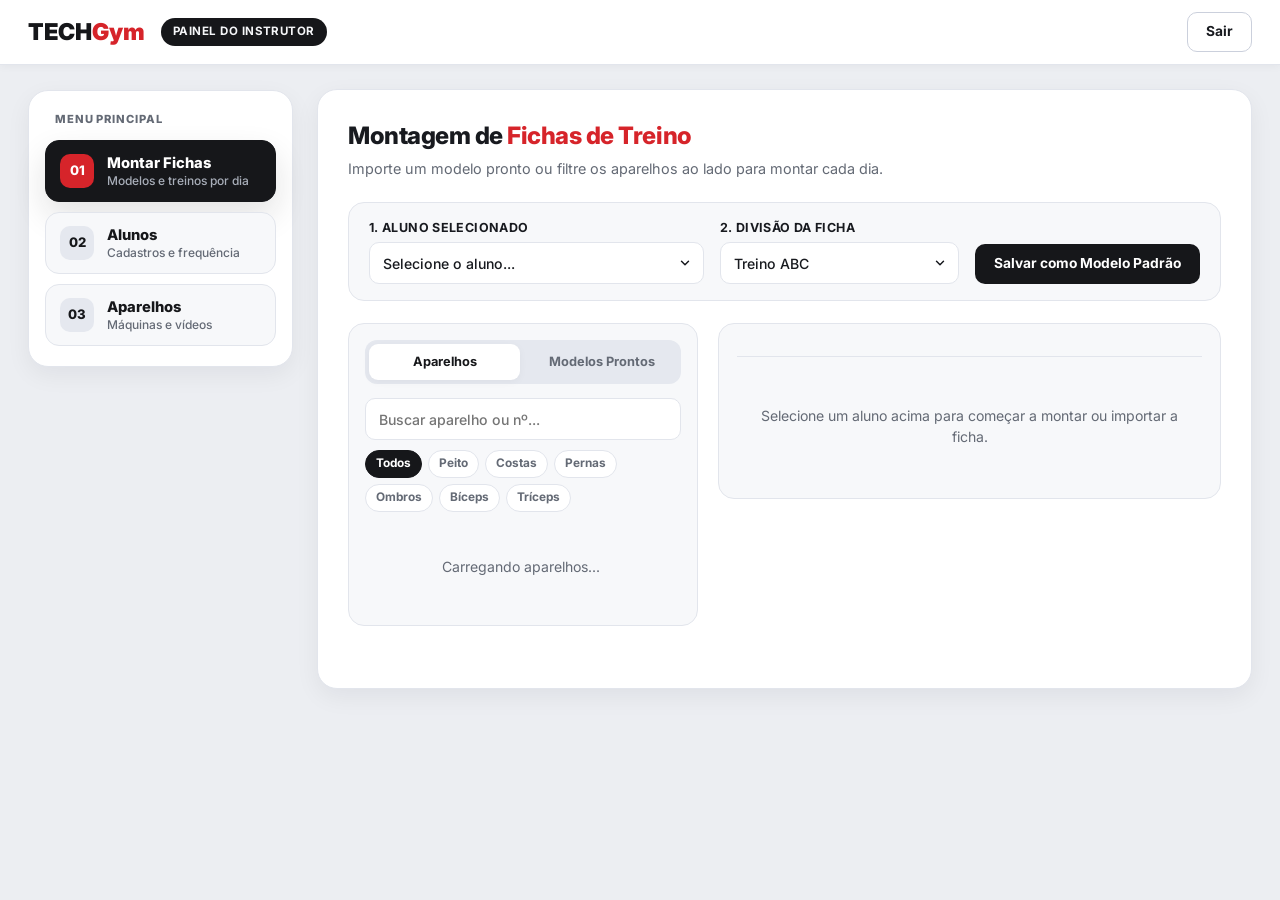
==== admin.html @ a5a6a771 "feat(admin): build V2 visual workout builder with templates, muscle filters and inline editing" ====
<!DOCTYPE html>
<html lang="pt-BR">
<head>
  <meta charset="UTF-8">
  <meta name="viewport" content="width=device-width, initial-scale=1.0">
  <title>Techgym Academia — Painel Administrativo</title>
  <link rel="stylesheet" href="./css/global.css">
  <link rel="stylesheet" href="./css/admin.css">
</head>
<body>
  <header class="topbar">
    <div class="topbar-inner">
      <div class="brand-box">
        <img src="./assets/logo-techgym.png" alt="Techgym Academia" class="brand-logo"
             onerror="this.style.display='none'; document.getElementById('logo-fallback').style.display='block';">
        <span id="logo-fallback" class="logo-text-fallback" style="display:none;">TECH<span>Gym</span></span>
        <span class="env-badge">Painel do Instrutor</span>
      </div>

      <div class="topbar-actions">
        <button type="button" id="logout-btn" class="btn-outline">Sair</button>
      </div>
    </div>
  </header>

  <div class="dashboard-shell">
    <!-- Barra Lateral Arredondada com 3 Opções -->
    <aside class="nav-card">
      <span class="nav-section-title">MENU PRINCIPAL</span>

      <nav class="nav-buttons" aria-label="Navegação do Painel">
        <button type="button" class="side-btn active" data-tab="tab-fichas">
          <div class="side-btn-icon">01</div>
          <div class="side-btn-text">
            <strong>Montar Fichas</strong>
            <small>Modelos e treinos por dia</small>
          </div>
        </button>

        <button type="button" class="side-btn" data-tab="tab-alunos">
          <div class="side-btn-icon">02</div>
          <div class="side-btn-text">
            <strong>Alunos</strong>
            <small>Cadastros e frequência</small>
          </div>
        </button>

        <button type="button" class="side-btn" data-tab="tab-aparelhos">
          <div class="side-btn-icon">03</div>
          <div class="side-btn-text">
            <strong>Aparelhos</strong>
            <small>Máquinas e vídeos</small>
          </div>
        </button>
      </nav>
    </aside>

    <!-- Área Principal -->
    <main class="content-card">
      <!-- ================================================================
           ABA 01: CONSTRUTOR DE FICHAS V2 (MODELOS + CATÁLOGO + EDIÇÃO INLINE)
           ================================================================ -->
      <section id="tab-fichas" class="tab-panel active">
        <div class="content-header">
          <div>
            <h2>Montagem de <span class="text-red">Fichas de Treino</span></h2>
            <p>Importe um modelo pronto ou filtre os aparelhos ao lado para montar cada dia.</p>
          </div>
        </div>

        <!-- Barra Superior de Contexto -->
        <div class="plan-context-bar">
          <div class="form-group">
            <label for="plan-student">1. Aluno Selecionado</label>
            <select id="plan-student">
              <option value="">Selecione o aluno...</option>
            </select>
          </div>

          <div class="form-group">
            <label for="plan-split-type">2. Divisão da Ficha</label>
            <select id="plan-split-type">
              <option value="Full body">Treino Full body</option>
              <option value="AB">Treino AB</option>
              <option value="ABC" selected>Treino ABC</option>
              <option value="ABCD">Treino ABCD</option>
              <option value="ABCDE">Treino ABCDE</option>
            </select>
          </div>

          <button type="button" id="save-as-template-btn" class="btn-dark">
            Salvar como Modelo Padrão
          </button>
        </div>

        <!-- Grid 2 Colunas: Esquerda (Biblioteca) | Direita (Dias Editáveis) -->
        <div class="workout-builder-v2">
          <!-- Coluna Esquerda -->
          <div class="library-box">
            <div class="library-switcher">
              <button type="button" class="lib-tab-btn active" data-lib="lib-catalog">Aparelhos</button>
              <button type="button" class="lib-tab-btn" data-lib="lib-templates">Modelos Prontos</button>
            </div>

            <!-- Painel Catálogo de Aparelhos -->
            <div id="lib-catalog" class="lib-panel">
              <input type="search" id="catalog-search" placeholder="Buscar aparelho ou nº...">

              <div class="muscle-pills" id="muscle-filter-pills">
                <button type="button" class="muscle-pill active" data-muscle="ALL">Todos</button>
                <button type="button" class="muscle-pill" data-muscle="Peito">Peito</button>
                <button type="button" class="muscle-pill" data-muscle="Costas">Costas</button>
                <button type="button" class="muscle-pill" data-muscle="Pernas">Pernas</button>
                <button type="button" class="muscle-pill" data-muscle="Ombros">Ombros</button>
                <button type="button" class="muscle-pill" data-muscle="Bíceps">Bíceps</button>
                <button type="button" class="muscle-pill" data-muscle="Tríceps">Tríceps</button>
              </div>

              <div id="catalog-items-list" class="library-scroll-list">
                <div class="empty-state">Carregando aparelhos...</div>
              </div>
            </div>

            <!-- Painel Modelos Prontos -->
            <div id="lib-templates" class="lib-panel" style="display: none;">
              <div id="templates-list" class="library-scroll-list">
                <div class="empty-state">Carregando modelos...</div>
              </div>
            </div>
          </div>

          <!-- Coluna Direita: Abas A/B/C/D/E + Linhas Editáveis -->
          <div class="days-workspace">
            <div class="day-tabs-bar" id="day-tabs-container">
              <!-- Abas Treino A, B, C geradas pelo JS -->
            </div>

            <div id="day-exercises-editor" class="plan-rows-list">
              <div class="empty-state">Selecione um aluno acima para começar a montar ou importar a ficha.</div>
            </div>
          </div>
        </div>
      </section>

      <!-- ================================================================
           ABA 02: ALUNOS
           ================================================================ -->
      <section id="tab-alunos" class="tab-panel">
        <div class="content-header">
          <div>
            <h2>Gestão de <span class="text-red">Alunos</span></h2>
            <p>Cadastre novos alunos definindo um usuário simples e o CPF como senha.</p>
          </div>
        </div>

        <form id="student-form" class="inline-builder">
          <div class="builder-grid-3">
            <div class="form-group">
              <label for="student-name">Nome Completo</label>
              <input type="text" id="student-name" placeholder="Ex: João Silva" required>
            </div>
            <div class="form-group">
              <label for="student-username">Usuário de Acesso</label>
              <input type="text" id="student-username" placeholder="Ex: joao.silva" autocapitalize="none" required>
            </div>
            <div class="form-group">
              <label for="student-cpf">CPF (Será a senha)</label>
              <input type="text" id="student-cpf" inputmode="numeric" placeholder="000.000.000-00" required>
            </div>
          </div>
          <div class="builder-footer">
            <button type="submit" class="btn-primary">Cadastrar Aluno</button>
          </div>
        </form>

        <div class="divider"></div>

        <div class="table-section-header">
          <h3>Alunos Ativos</h3>
        </div>

        <div class="table-wrapper">
          <table>
            <thead>
              <tr>
                <th>Nome</th>
                <th>Usuário</th>
                <th>Último Check-in</th>
                <th>Ações</th>
              </tr>
            </thead>
            <tbody id="students-list">
              <tr><td colspan="4" class="empty-state">Carregando lista de alunos...</td></tr>
            </tbody>
          </table>
        </div>
      </section>

      <!-- ================================================================
           ABA 03: APARELHOS & EXERCÍCIOS
           ================================================================ -->
      <section id="tab-aparelhos" class="tab-panel">
        <div class="content-header">
          <div>
            <h2>Aparelhos &amp; <span class="text-red">Exercícios</span></h2>
            <p>Cadastre o número das máquinas da Techgym e os links de execução do YouTube.</p>
          </div>
        </div>

        <form id="exercise-form" class="inline-builder">
          <div class="builder-grid-4">
            <div class="form-group">
              <label for="exercise-machine">Nº do Aparelho</label>
              <input type="text" id="exercise-machine" placeholder="Ex: 01 ou LIVRE" required>
            </div>
            <div class="form-group">
              <label for="exercise-muscle">Grupo Muscular</label>
              <select id="exercise-muscle" required>
                <option value="Peito">Peito</option>
                <option value="Costas">Costas</option>
                <option value="Pernas">Pernas</option>
                <option value="Ombros">Ombros</option>
                <option value="Bíceps">Bíceps</option>
                <option value="Tríceps">Tríceps</option>
                <option value="Abdômen / Cardio">Abdômen / Cardio</option>
              </select>
            </div>
            <div class="form-group">
              <label for="exercise-name">Nome do Exercício</label>
              <input type="text" id="exercise-name" placeholder="Ex: Supino Reto Máquina" required>
            </div>
            <div class="form-group">
              <label for="exercise-video">Link do YouTube</label>
              <input type="url" id="exercise-video" placeholder="https://www.youtube.com/watch?v=...">
            </div>
          </div>
          <div class="builder-footer">
            <button type="submit" class="btn-primary">Salvar Aparelho / Exercício</button>
          </div>
        </form>

        <div class="divider"></div>

        <div class="table-section-header">
          <h3>Catálogo da Academia</h3>
        </div>

        <div class="table-wrapper">
          <table>
            <thead>
              <tr>
                <th>Máq.</th>
                <th>Exercício</th>
                <th>Grupo</th>
                <th>Vídeo</th>
                <th>Ação</th>
              </tr>
            </thead>
            <tbody id="exercises-list">
              <tr><td colspan="5" class="empty-state">Carregando catálogo...</td></tr>
            </tbody>
          </table>
        </div>
      </section>
    </main>
  </div>

  <script>
    // Navegação das 3 abas laterais
    document.querySelectorAll('.side-btn').forEach(btn => {
      btn.addEventListener('click', () => {
        document.querySelectorAll('.side-btn').forEach(b => b.classList.remove('active'));
        document.querySelectorAll('.tab-panel').forEach(p => p.classList.remove('active'));
        btn.classList.add('active');
        document.getElementById(btn.dataset.tab)?.classList.add('active');
      });
    });

    // Alternância interna da biblioteca (Aparelhos vs Modelos Prontos)
    document.querySelectorAll('.lib-tab-btn').forEach(btn => {
      btn.addEventListener('click', () => {
        document.querySelectorAll('.lib-tab-btn').forEach(b => b.classList.remove('active'));
        document.querySelectorAll('.lib-panel').forEach(p => p.style.display = 'none');
        btn.classList.add('active');
        const target = document.getElementById(btn.dataset.lib);
        if (target) target.style.display = 'block';
      });
    });

    // Logout imediato
    document.getElementById('logout-btn')?.addEventListener('click', () => {
      localStorage.clear();
      sessionStorage.clear();
      window.location.href = './index.html';
    });
  </script>
  <script type="module" src="./js/admin.js"></script>
</body>
</html>
---- css/global.css ----
/* ==========================================================================
   TECHGYM DESIGN SYSTEM — MATTE DARK / OFF-WHITE / CRIMSON RED
   ========================================================================== */

@import url('https://fonts.googleapis.com/css2?family=Inter:wght@400;500;600;700;800;900&display=swap');

:root {
  --bg-canvas: #ECEEF2;
  --surface-card: #FFFFFF;
  --surface-matte: #F7F8FA;
  --black-matte: #16171A;
  --black-elevated: #22252A;
  --red-techgym: #D6242A;
  --red-techgym-hover: #B81D22;
  --red-tint: rgba(214, 36, 42, 0.10);
  --green-ok: #198754;
  --border-light: #E2E5EC;
  --border-strong: #CBD0DC;
  --text-primary: #181A1F;
  --text-secondary: #646A75;

  --shadow-sm: 0 2px 8px rgba(22, 23, 26, 0.04);
  --shadow-md: 0 8px 24px rgba(22, 23, 26, 0.06);
  --shadow-lg: 0 14px 32px rgba(22, 23, 26, 0.12);
}

*, *::before, *::after {
  box-sizing: border-box;
  margin: 0;
  padding: 0;
}

html, body {
  width: 100%;
  max-width: 100vw;
  overflow-x: hidden;
  font-family: 'Inter', -apple-system, BlinkMacSystemFont, 'Segoe UI', Roboto, sans-serif;
  background-color: var(--bg-canvas);
  color: var(--text-primary);
  line-height: 1.5;
  -webkit-font-smoothing: antialiased;
}

h1, h2, h3, h4 {
  font-family: inherit;
  font-weight: 800;
  letter-spacing: -0.02em;
  color: var(--text-primary);
}

.text-red {
  color: var(--red-techgym);
}

/* ==========================================================================
   BOTÕES PADRONIZADOS
   ========================================================================== */
button, .btn {
  appearance: none;
  -webkit-appearance: none;
  display: inline-flex;
  align-items: center;
  justify-content: center;
  gap: 8px;
  min-height: 40px;
  padding: 9px 18px;
  font-family: inherit;
  font-size: 0.86rem;
  font-weight: 700;
  line-height: 1;
  border-radius: 10px;
  border: 1.5px solid transparent;
  cursor: pointer;
  text-decoration: none;
  transition: all 0.18s ease;
}

button:active:not(:disabled) {
  transform: scale(0.98);
}

button:disabled {
  opacity: 0.55;
  cursor: not-allowed;
}

.btn-primary {
  background-color: var(--red-techgym);
  color: #FFFFFF;
  box-shadow: 0 3px 10px rgba(214, 36, 42, 0.22);
}

.btn-primary:hover:not(:disabled) {
  background-color: var(--red-techgym-hover);
  box-shadow: 0 5px 14px rgba(214, 36, 42, 0.30);
}

.btn-dark {
  background-color: var(--black-matte);
  color: #FFFFFF;
}

.btn-dark:hover:not(:disabled) {
  background-color: var(--black-elevated);
}

.btn-outline {
  background-color: #FFFFFF;
  color: var(--text-primary);
  border-color: var(--border-strong);
}

.btn-outline:hover:not(:disabled) {
  border-color: var(--black-matte);
  background-color: var(--surface-matte);
}

.btn-sm {
  min-height: 32px;
  padding: 6px 12px;
  font-size: 0.78rem;
  border-radius: 8px;
}

.btn-danger {
  background-color: #FFFFFF;
  color: var(--red-techgym);
  border-color: rgba(214, 36, 42, 0.32);
}

.btn-danger:hover:not(:disabled) {
  background-color: var(--red-techgym);
  color: #FFFFFF;
  border-color: var(--red-techgym);
}

/* ==========================================================================
   INPUTS E SELECTS
   ========================================================================== */
label {
  display: block;
  font-size: 0.78rem;
  font-weight: 700;
  color: var(--text-primary);
  margin-bottom: 5px;
  text-transform: uppercase;
  letter-spacing: 0.03em;
}

input[type="text"],
input[type="email"],
input[type="password"],
input[type="number"],
input[type="url"],
input[type="search"],
select {
  appearance: none;
  -webkit-appearance: none;
  width: 100%;
  height: 42px;
  padding: 0 13px;
  font-family: inherit;
  font-size: 0.88rem;
  font-weight: 500;
  color: var(--text-primary);
  background-color: #FFFFFF;
  border: 1.5px solid var(--border-light);
  border-radius: 10px;
  outline: none;
  transition: border-color 0.18s ease, box-shadow 0.18s ease;
}

select {
  padding-right: 34px;
  background-image: url("data:image/svg+xml,%3Csvg xmlns='http://www.w3.org/2000/svg' width='15' height='15' viewBox='0 0 24 24' fill='none' stroke='%23181A1F' stroke-width='2.5' stroke-linecap='round' stroke-linejoin='round'%3E%3Cpolyline points='6 9 12 15 18 9'%3E%3C/polyline%3E%3C/svg%3E");
  background-repeat: no-repeat;
  background-position: right 11px center;
  background-size: 14px;
}

input:focus, select:focus {
  border-color: var(--red-techgym);
  box-shadow: 0 0 0 3px var(--red-tint);
}

/* Badges */
.badge {
  display: inline-flex;
  align-items: center;
  padding: 4px 10px;
  font-size: 0.74rem;
  font-weight: 700;
  border-radius: 999px;
  background-color: #ECEEF2;
  color: var(--text-primary);
  white-space: nowrap;
}

.badge-red {
  background-color: var(--red-tint);
  color: var(--red-techgym);
}

.badge-dark {
  background-color: var(--black-matte);
  color: #FFFFFF;
}
---- css/admin.css ----
/* ==========================================================================
   TECHGYM ADMIN — LAYOUT LATERAL ARREDONDADO & CONSTRUTOR DE FICHAS V2
   ========================================================================== */

.topbar {
  background-color: var(--surface-card);
  border-bottom: 1.5px solid var(--border-light);
  padding: 12px 28px;
  position: sticky;
  top: 0;
  z-index: 50;
  box-shadow: var(--shadow-sm);
}

.topbar-inner {
  max-width: 1440px;
  margin: 0 auto;
  display: flex;
  align-items: center;
  justify-content: space-between;
}

.brand-box {
  display: flex;
  align-items: center;
  gap: 16px;
}

.brand-logo {
  height: 42px;
  width: auto;
  object-fit: contain;
  display: block;
}

.logo-text-fallback {
  font-size: 1.45rem;
  font-weight: 900;
  color: var(--black-matte);
}

.logo-text-fallback span {
  color: var(--red-techgym);
}

.env-badge {
  background-color: var(--black-matte);
  color: #F5F6F8;
  font-size: 0.72rem;
  font-weight: 700;
  padding: 5px 12px;
  border-radius: 999px;
  letter-spacing: 0.04em;
  text-transform: uppercase;
}

/* Shell Principal: Card Lateral Esquerdo + Card Principal */
.dashboard-shell {
  max-width: 1440px;
  margin: 24px auto;
  padding: 0 28px 48px;
  display: grid;
  grid-template-columns: 265px 1fr;
  gap: 24px;
  align-items: start;
}

.nav-card {
  background-color: var(--surface-card);
  border: 1px solid var(--border-light);
  border-radius: 20px;
  padding: 20px 16px;
  box-shadow: var(--shadow-md);
  position: sticky;
  top: 90px;
}

.nav-section-title {
  display: block;
  font-size: 0.7rem;
  font-weight: 800;
  color: var(--text-secondary);
  letter-spacing: 0.08em;
  padding: 0 10px 12px;
}

.nav-buttons {
  display: flex;
  flex-direction: column;
  gap: 10px;
}

.side-btn {
  width: 100%;
  display: flex;
  align-items: center;
  justify-content: flex-start;
  gap: 13px;
  padding: 13px 14px;
  background-color: var(--surface-matte);
  border: 1.5px solid var(--border-light);
  border-radius: 14px;
  text-align: left;
  transition: all 0.2s ease;
}

.side-btn:hover {
  border-color: var(--black-matte);
  background-color: #FFFFFF;
}

.side-btn-icon {
  width: 34px;
  height: 34px;
  border-radius: 10px;
  background-color: #E5E8EF;
  color: var(--black-matte);
  font-size: 0.82rem;
  font-weight: 800;
  display: flex;
  align-items: center;
  justify-content: center;
  flex-shrink: 0;
}

.side-btn-text {
  display: flex;
  flex-direction: column;
}

.side-btn-text strong {
  font-size: 0.92rem;
  font-weight: 800;
  color: var(--black-matte);
  line-height: 1.2;
}

.side-btn-text small {
  font-size: 0.75rem;
  font-weight: 500;
  color: var(--text-secondary);
  margin-top: 2px;
}

.side-btn.active {
  background-color: var(--black-matte);
  border-color: var(--black-matte);
  box-shadow: var(--shadow-lg);
}

.side-btn.active .side-btn-icon {
  background-color: var(--red-techgym);
  color: #FFFFFF;
}

.side-btn.active .side-btn-text strong {
  color: #FFFFFF;
}

.side-btn.active .side-btn-text small {
  color: #A8AEB9;
}

/* Card de Conteúdo Principal */
.content-card {
  background-color: var(--surface-card);
  border: 1px solid var(--border-light);
  border-radius: 20px;
  padding: 28px 30px;
  min-height: 600px;
  box-shadow: var(--shadow-md);
}

.tab-panel {
  display: none;
  animation: fadeSlide 0.2s ease;
}

.tab-panel.active {
  display: block;
}

@keyframes fadeSlide {
  from { opacity: 0; transform: translateY(5px); }
  to { opacity: 1; transform: translateY(0); }
}

.content-header {
  display: flex;
  align-items: flex-start;
  justify-content: space-between;
  gap: 16px;
  margin-bottom: 22px;
  flex-wrap: wrap;
}

.content-header h2 {
  font-size: 1.5rem;
  margin-bottom: 4px;
}

.content-header p {
  font-size: 0.9rem;
  color: var(--text-secondary);
}

/* ==========================================================================
   V2 CONSTRUTOR DE FICHAS (BARRA SUPERIOR + 2 COLUNAS)
   ========================================================================== */
.plan-context-bar {
  background-color: var(--surface-matte);
  border: 1.5px solid var(--border-light);
  border-radius: 16px;
  padding: 16px 20px;
  display: grid;
  grid-template-columns: 1.4fr 1fr auto;
  gap: 16px;
  align-items: end;
  margin-bottom: 22px;
}

.workout-builder-v2 {
  display: grid;
  grid-template-columns: 350px 1fr;
  gap: 20px;
  align-items: start;
}

/* Coluna Esquerda: Biblioteca (Modelos + Catálogo) */
.library-box {
  background-color: var(--surface-matte);
  border: 1.5px solid var(--border-light);
  border-radius: 16px;
  padding: 16px;
}

.library-switcher {
  display: grid;
  grid-template-columns: 1fr 1fr;
  gap: 6px;
  background-color: #E5E8EF;
  padding: 4px;
  border-radius: 12px;
  margin-bottom: 14px;
}

.lib-tab-btn {
  min-height: 36px;
  padding: 6px 10px;
  font-size: 0.8rem;
  border-radius: 9px;
  background-color: transparent;
  color: var(--text-secondary);
}

.lib-tab-btn.active {
  background-color: #FFFFFF;
  color: var(--black-matte);
  box-shadow: var(--shadow-sm);
}

/* Pílulas de Filtro Muscular */
.muscle-pills {
  display: flex;
  flex-wrap: wrap;
  gap: 6px;
  margin: 10px 0 12px;
}

.muscle-pill {
  min-height: 28px;
  padding: 4px 10px;
  font-size: 0.74rem;
  border-radius: 999px;
  background-color: #FFFFFF;
  color: var(--text-secondary);
  border: 1px solid var(--border-light);
}

.muscle-pill.active {
  background-color: var(--black-matte);
  color: #FFFFFF;
  border-color: var(--black-matte);
}

.library-scroll-list {
  max-height: 440px;
  overflow-y: auto;
  display: flex;
  flex-direction: column;
  gap: 8px;
  padding-right: 4px;
}

/* Card de Item na Biblioteca */
.lib-item-card {
  background-color: #FFFFFF;
  border: 1px solid var(--border-light);
  border-radius: 12px;
  padding: 10px 12px;
  display: flex;
  align-items: center;
  justify-content: space-between;
  gap: 10px;
  transition: border-color 0.15s ease;
}

.lib-item-card:hover {
  border-color: var(--black-matte);
}

.lib-item-info strong {
  display: block;
  font-size: 0.85rem;
  color: var(--text-primary);
  line-height: 1.25;
}

.lib-item-info span {
  font-size: 0.74rem;
  color: var(--text-secondary);
}

.template-card {
  background-color: #FFFFFF;
  border: 1px solid var(--border-light);
  border-radius: 12px;
  padding: 12px;
}

.template-card-top {
  display: flex;
  align-items: center;
  justify-content: space-between;
  gap: 8px;
  margin-bottom: 4px;
}

.template-card strong {
  font-size: 0.88rem;
  color: var(--text-primary);
}

.template-card p {
  font-size: 0.76rem;
  color: var(--text-secondary);
  margin-bottom: 10px;
}

/* Coluna Direita: Workspace dos Dias (A, B, C, D, E) */
.days-workspace {
  background-color: var(--surface-matte);
  border: 1.5px solid var(--border-light);
  border-radius: 16px;
  padding: 18px;
}

.day-tabs-bar {
  display: flex;
  align-items: center;
  gap: 8px;
  flex-wrap: wrap;
  padding-bottom: 14px;
  border-bottom: 1.5px solid var(--border-light);
  margin-bottom: 16px;
}

.day-tab {
  min-height: 38px;
  padding: 8px 16px;
  border-radius: 999px;
  background-color: #FFFFFF;
  color: var(--text-primary);
  border: 1.5px solid var(--border-light);
  font-size: 0.84rem;
}

.day-tab.active {
  background-color: var(--red-techgym);
  color: #FFFFFF;
  border-color: var(--red-techgym);
  box-shadow: 0 3px 10px rgba(214, 36, 42, 0.25);
}

/* Linhas Editáveis Inline (Estilo Planilha Moderna) */
.plan-rows-list {
  display: flex;
  flex-direction: column;
  gap: 10px;
}

.plan-edit-row {
  background-color: #FFFFFF;
  border: 1px solid var(--border-light);
  border-radius: 12px;
  padding: 12px 14px;
  display: grid;
  grid-template-columns: 1.5fr 72px 92px 76px 1.2fr auto;
  gap: 10px;
  align-items: center;
}

.plan-edit-row .ex-name-col strong {
  display: block;
  font-size: 0.88rem;
  color: var(--text-primary);
}

.plan-edit-row input {
  height: 36px;
  padding: 0 8px;
  font-size: 0.84rem;
  text-align: center;
}

.plan-edit-row input.notes-input {
  text-align: left;
}

.inline-field-label {
  display: block;
  font-size: 0.66rem;
  font-weight: 700;
  color: var(--text-secondary);
  text-transform: uppercase;
  margin-bottom: 2px;
  text-align: center;
}

.inline-field-label.left {
  text-align: left;
}

/* ==========================================================================
   FORMULÁRIOS E TABELAS DAS ABAS 02 E 03
   ========================================================================== */
.inline-builder {
  background-color: var(--surface-matte);
  border: 1.5px solid var(--border-light);
  border-radius: 16px;
  padding: 20px;
}

.builder-grid-3 {
  display: grid;
  grid-template-columns: repeat(3, 1fr);
  gap: 14px;
}

.builder-grid-4 {
  display: grid;
  grid-template-columns: repeat(4, 1fr);
  gap: 14px;
}

.builder-footer {
  display: flex;
  justify-content: flex-end;
  margin-top: 14px;
}

.divider {
  height: 1px;
  background-color: var(--border-light);
  margin: 24px 0 18px;
}

.table-section-header {
  display: flex;
  align-items: center;
  justify-content: space-between;
  margin-bottom: 12px;
}

.table-wrapper {
  width: 100%;
  overflow-x: auto;
  border-radius: 14px;
  border: 1px solid var(--border-light);
  background-color: #FFFFFF;
}

table {
  width: 100%;
  border-collapse: collapse;
  font-size: 0.88rem;
}

thead {
  background-color: var(--black-matte);
  color: #FFFFFF;
}

th {
  padding: 13px 16px;
  font-size: 0.74rem;
  font-weight: 700;
  text-transform: uppercase;
  letter-spacing: 0.05em;
  text-align: left;
}

td {
  padding: 12px 16px;
  border-bottom: 1px solid var(--border-light);
}

tbody tr:hover {
  background-color: var(--surface-matte);
}

.empty-state {
  text-align: center;
  color: var(--text-secondary);
  padding: 32px 16px;
  font-size: 0.88rem;
}

/* Responsividade */
@media (max-width: 1180px) {
  .workout-builder-v2 {
    grid-template-columns: 1fr;
  }
  .plan-context-bar {
    grid-template-columns: 1fr 1fr;
  }
}

@media (max-width: 960px) {
  .dashboard-shell {
    grid-template-columns: 1fr;
    padding: 0 16px 36px;
  }
  .nav-card {
    position: static;
  }
  .nav-buttons {
    flex-direction: row;
    overflow-x: auto;
  }
  .side-btn {
    min-width: 210px;
  }
  .plan-edit-row {
    grid-template-columns: 1fr 1fr;
  }
  .builder-grid-3, .builder-grid-4 {
    grid-template-columns: 1fr;
  }
}
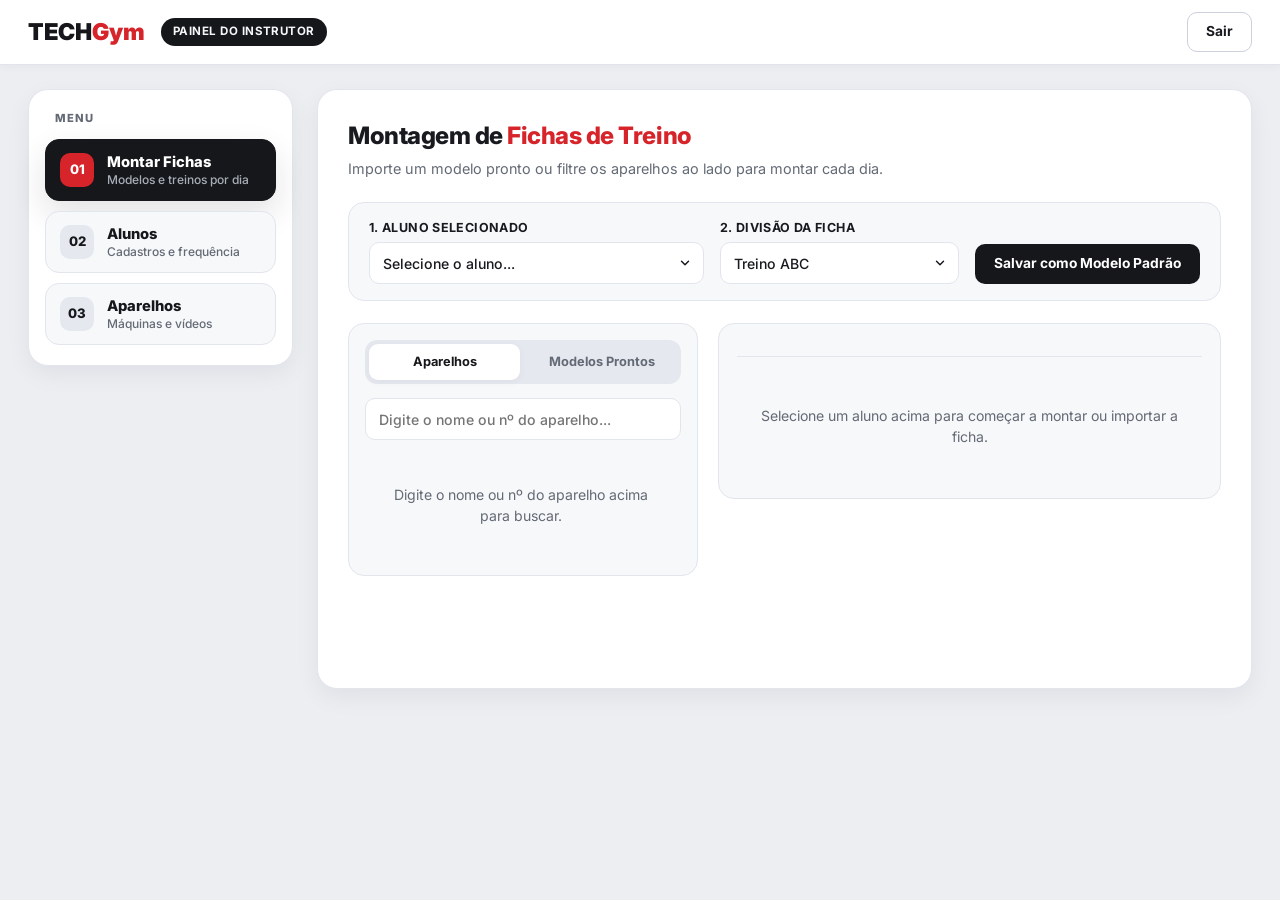
==== commit 5ae85dc8: "feat(admin): switch exercise catalog to on-demand search with quick creation" ====
--- a/admin.html
+++ b/admin.html
@@ -26,7 +26,7 @@
   <div class="dashboard-shell">
     <!-- Barra Lateral Arredondada com 3 Opções -->
     <aside class="nav-card">
-      <span class="nav-section-title">MENU PRINCIPAL</span>
+      <span class="nav-section-title">MENU</span>
 
       <nav class="nav-buttons" aria-label="Navegação do Painel">
         <button type="button" class="side-btn active" data-tab="tab-fichas">
@@ -103,23 +103,13 @@
             </div>
 
             <!-- Painel Catálogo de Aparelhos -->
-            <div id="lib-catalog" class="lib-panel">
-              <input type="search" id="catalog-search" placeholder="Buscar aparelho ou nº...">
-
-              <div class="muscle-pills" id="muscle-filter-pills">
-                <button type="button" class="muscle-pill active" data-muscle="ALL">Todos</button>
-                <button type="button" class="muscle-pill" data-muscle="Peito">Peito</button>
-                <button type="button" class="muscle-pill" data-muscle="Costas">Costas</button>
-                <button type="button" class="muscle-pill" data-muscle="Pernas">Pernas</button>
-                <button type="button" class="muscle-pill" data-muscle="Ombros">Ombros</button>
-                <button type="button" class="muscle-pill" data-muscle="Bíceps">Bíceps</button>
-                <button type="button" class="muscle-pill" data-muscle="Tríceps">Tríceps</button>
-              </div>
-
-              <div id="catalog-items-list" class="library-scroll-list">
-                <div class="empty-state">Carregando aparelhos...</div>
-              </div>
-            </div>
+<div id="lib-catalog" class="lib-panel">
+  <input type="search" id="catalog-search" placeholder="Digite o nome ou nº do aparelho...">
+
+  <div id="catalog-items-list" class="library-scroll-list" style="margin-top: 12px;">
+    <div class="empty-state">Digite o nome ou nº do aparelho acima para buscar.</div>
+  </div>
+</div>
 
             <!-- Painel Modelos Prontos -->
             <div id="lib-templates" class="lib-panel" style="display: none;">
--- a/css/admin.css
+++ b/css/admin.css
@@ -71,8 +71,6 @@
   border-radius: 20px;
   padding: 20px 16px;
   box-shadow: var(--shadow-md);
-  position: sticky;
-  top: 90px;
 }
 
 .nav-section-title {
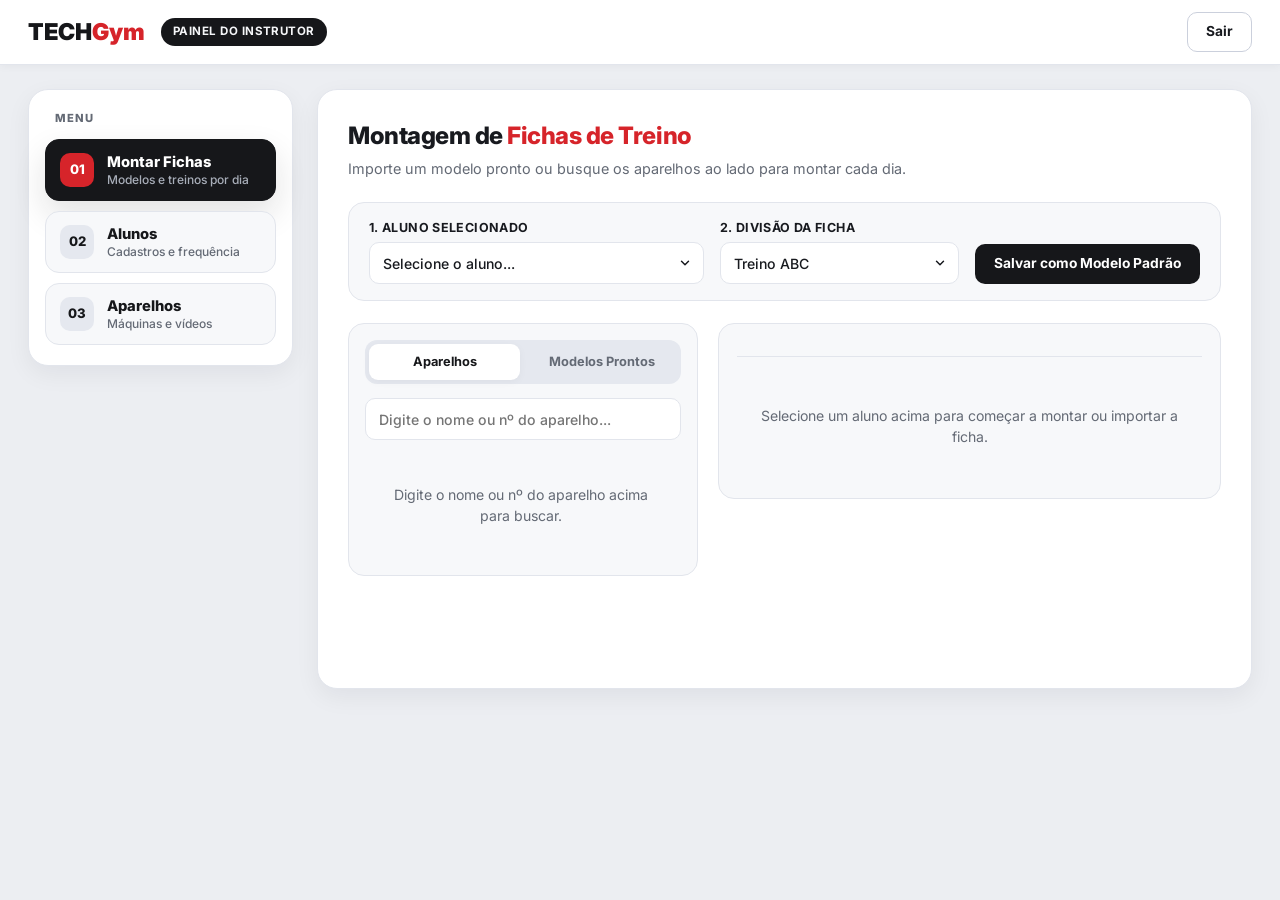
==== commit 1af64a3e: "feat(admin): add real CPF validation, search bars, and edit/delete flows for students and machines" ====
--- a/admin.html
+++ b/admin.html
@@ -24,7 +24,6 @@
   </header>
 
   <div class="dashboard-shell">
-    <!-- Barra Lateral Arredondada com 3 Opções -->
     <aside class="nav-card">
       <span class="nav-section-title">MENU</span>
 
@@ -55,20 +54,18 @@
       </nav>
     </aside>
 
-    <!-- Área Principal -->
     <main class="content-card">
       <!-- ================================================================
-           ABA 01: CONSTRUTOR DE FICHAS V2 (MODELOS + CATÁLOGO + EDIÇÃO INLINE)
+           ABA 01: CONSTRUTOR DE FICHAS V2
            ================================================================ -->
       <section id="tab-fichas" class="tab-panel active">
         <div class="content-header">
           <div>
             <h2>Montagem de <span class="text-red">Fichas de Treino</span></h2>
-            <p>Importe um modelo pronto ou filtre os aparelhos ao lado para montar cada dia.</p>
-          </div>
-        </div>
-
-        <!-- Barra Superior de Contexto -->
+            <p>Importe um modelo pronto ou busque os aparelhos ao lado para montar cada dia.</p>
+          </div>
+        </div>
+
         <div class="plan-context-bar">
           <div class="form-group">
             <label for="plan-student">1. Aluno Selecionado</label>
@@ -93,25 +90,20 @@
           </button>
         </div>
 
-        <!-- Grid 2 Colunas: Esquerda (Biblioteca) | Direita (Dias Editáveis) -->
         <div class="workout-builder-v2">
-          <!-- Coluna Esquerda -->
           <div class="library-box">
             <div class="library-switcher">
               <button type="button" class="lib-tab-btn active" data-lib="lib-catalog">Aparelhos</button>
               <button type="button" class="lib-tab-btn" data-lib="lib-templates">Modelos Prontos</button>
             </div>
 
-            <!-- Painel Catálogo de Aparelhos -->
-<div id="lib-catalog" class="lib-panel">
-  <input type="search" id="catalog-search" placeholder="Digite o nome ou nº do aparelho...">
-
-  <div id="catalog-items-list" class="library-scroll-list" style="margin-top: 12px;">
-    <div class="empty-state">Digite o nome ou nº do aparelho acima para buscar.</div>
-  </div>
-</div>
-
-            <!-- Painel Modelos Prontos -->
+            <div id="lib-catalog" class="lib-panel">
+              <input type="search" id="catalog-search" placeholder="Digite o nome ou nº do aparelho...">
+              <div id="catalog-items-list" class="library-scroll-list" style="margin-top: 12px;">
+                <div class="empty-state">Digite o nome ou nº do aparelho acima para buscar.</div>
+              </div>
+            </div>
+
             <div id="lib-templates" class="lib-panel" style="display: none;">
               <div id="templates-list" class="library-scroll-list">
                 <div class="empty-state">Carregando modelos...</div>
@@ -119,12 +111,8 @@
             </div>
           </div>
 
-          <!-- Coluna Direita: Abas A/B/C/D/E + Linhas Editáveis -->
           <div class="days-workspace">
-            <div class="day-tabs-bar" id="day-tabs-container">
-              <!-- Abas Treino A, B, C geradas pelo JS -->
-            </div>
-
+            <div class="day-tabs-bar" id="day-tabs-container"></div>
             <div id="day-exercises-editor" class="plan-rows-list">
               <div class="empty-state">Selecione um aluno acima para começar a montar ou importar a ficha.</div>
             </div>
@@ -133,29 +121,29 @@
       </section>
 
       <!-- ================================================================
-           ABA 02: ALUNOS
+           ABA 02: ALUNOS (COM VALIDAÇÃO DE CPF REAL, BUSCA, EDIÇÃO E EXCLUSÃO)
            ================================================================ -->
       <section id="tab-alunos" class="tab-panel">
         <div class="content-header">
           <div>
             <h2>Gestão de <span class="text-red">Alunos</span></h2>
-            <p>Cadastre novos alunos definindo um usuário simples e o CPF como senha.</p>
+            <p>Cadastre novos alunos com usuário único e CPF válido (usado como senha inicial).</p>
           </div>
         </div>
 
         <form id="student-form" class="inline-builder">
           <div class="builder-grid-3">
             <div class="form-group">
-              <label for="student-name">Nome Completo</label>
-              <input type="text" id="student-name" placeholder="Ex: João Silva" required>
-            </div>
-            <div class="form-group">
-              <label for="student-username">Usuário de Acesso</label>
+              <label for="student-name">Nome Completo *</label>
+              <input type="text" id="student-name" placeholder="Ex: João da Silva" minlength="3" required>
+            </div>
+            <div class="form-group">
+              <label for="student-username">Usuário de Acesso *</label>
               <input type="text" id="student-username" placeholder="Ex: joao.silva" autocapitalize="none" required>
             </div>
             <div class="form-group">
-              <label for="student-cpf">CPF (Será a senha)</label>
-              <input type="text" id="student-cpf" inputmode="numeric" placeholder="000.000.000-00" required>
+              <label for="student-cpf">CPF (Será a senha) *</label>
+              <input type="text" id="student-cpf" inputmode="numeric" maxlength="14" placeholder="000.000.000-00" required>
             </div>
           </div>
           <div class="builder-footer">
@@ -165,8 +153,9 @@
 
         <div class="divider"></div>
 
-        <div class="table-section-header">
+        <div class="table-toolbar">
           <h3>Alunos Ativos</h3>
+          <input type="search" id="students-search" placeholder="Pesquisar aluno por nome ou usuário...">
         </div>
 
         <div class="table-wrapper">
@@ -187,24 +176,28 @@
       </section>
 
       <!-- ================================================================
-           ABA 03: APARELHOS & EXERCÍCIOS
+           ABA 03: APARELHOS & EXERCÍCIOS (COM Nº DA MÁQUINA, PESQUISA E EDIÇÃO)
            ================================================================ -->
       <section id="tab-aparelhos" class="tab-panel">
         <div class="content-header">
           <div>
             <h2>Aparelhos &amp; <span class="text-red">Exercícios</span></h2>
-            <p>Cadastre o número das máquinas da Techgym e os links de execução do YouTube.</p>
+            <p>Identifique o número da máquina da academia para facilitar a localização pelo aluno.</p>
           </div>
         </div>
 
         <form id="exercise-form" class="inline-builder">
           <div class="builder-grid-4">
             <div class="form-group">
-              <label for="exercise-machine">Nº do Aparelho</label>
-              <input type="text" id="exercise-machine" placeholder="Ex: 01 ou LIVRE" required>
-            </div>
-            <div class="form-group">
-              <label for="exercise-muscle">Grupo Muscular</label>
+              <label for="exercise-machine">Nº / Código da Máquina *</label>
+              <input type="text" id="exercise-machine" placeholder="Ex: 01, 14B ou LIVRE" maxlength="12" required>
+            </div>
+            <div class="form-group">
+              <label for="exercise-name">Nome do Exercício *</label>
+              <input type="text" id="exercise-name" placeholder="Ex: Supino Reto Máquina" minlength="3" required>
+            </div>
+            <div class="form-group">
+              <label for="exercise-muscle">Grupo Muscular *</label>
               <select id="exercise-muscle" required>
                 <option value="Peito">Peito</option>
                 <option value="Costas">Costas</option>
@@ -216,11 +209,7 @@
               </select>
             </div>
             <div class="form-group">
-              <label for="exercise-name">Nome do Exercício</label>
-              <input type="text" id="exercise-name" placeholder="Ex: Supino Reto Máquina" required>
-            </div>
-            <div class="form-group">
-              <label for="exercise-video">Link do YouTube</label>
+              <label for="exercise-video">Link do YouTube (Opcional)</label>
               <input type="url" id="exercise-video" placeholder="https://www.youtube.com/watch?v=...">
             </div>
           </div>
@@ -231,19 +220,20 @@
 
         <div class="divider"></div>
 
-        <div class="table-section-header">
+        <div class="table-toolbar">
           <h3>Catálogo da Academia</h3>
+          <input type="search" id="exercises-table-search" placeholder="Pesquisar por nº da máquina, exercício ou grupo...">
         </div>
 
         <div class="table-wrapper">
           <table>
             <thead>
               <tr>
-                <th>Máq.</th>
+                <th>Nº Máquina</th>
                 <th>Exercício</th>
                 <th>Grupo</th>
                 <th>Vídeo</th>
-                <th>Ação</th>
+                <th>Ações</th>
               </tr>
             </thead>
             <tbody id="exercises-list">
@@ -255,8 +245,77 @@
     </main>
   </div>
 
+  <!-- ======================================================================
+       MODAL DE EDIÇÃO DE ALUNO
+       ====================================================================== -->
+  <div id="edit-student-modal" class="admin-modal-backdrop" style="display: none;" role="dialog" aria-modal="true">
+    <div class="admin-modal-card">
+      <div class="admin-modal-header">
+        <h3>Editar Dados do Aluno</h3>
+        <button type="button" class="btn-sm btn-outline" onclick="closeStudentModal()">✕</button>
+      </div>
+      <form id="edit-student-form" class="admin-modal-form">
+        <input type="hidden" id="edit-student-id">
+        <div class="form-group">
+          <label for="edit-student-name">Nome Completo *</label>
+          <input type="text" id="edit-student-name" minlength="3" required>
+        </div>
+        <div class="form-group">
+          <label for="edit-student-username">Usuário de Acesso *</label>
+          <input type="text" id="edit-student-username" autocapitalize="none" required>
+        </div>
+        <div class="admin-modal-actions">
+          <button type="button" class="btn-outline" onclick="closeStudentModal()">Cancelar</button>
+          <button type="submit" class="btn-primary">Salvar Alterações</button>
+        </div>
+      </form>
+    </div>
+  </div>
+
+  <!-- ======================================================================
+       MODAL DE EDIÇÃO DE APARELHO / EXERCÍCIO
+       ====================================================================== -->
+  <div id="edit-exercise-modal" class="admin-modal-backdrop" style="display: none;" role="dialog" aria-modal="true">
+    <div class="admin-modal-card">
+      <div class="admin-modal-header">
+        <h3>Editar Aparelho / Exercício</h3>
+        <button type="button" class="btn-sm btn-outline" onclick="closeExerciseModal()">✕</button>
+      </div>
+      <form id="edit-exercise-form" class="admin-modal-form">
+        <input type="hidden" id="edit-exercise-id">
+        <div class="form-group">
+          <label for="edit-exercise-machine">Nº / Código da Máquina *</label>
+          <input type="text" id="edit-exercise-machine" maxlength="12" required>
+        </div>
+        <div class="form-group">
+          <label for="edit-exercise-name">Nome do Exercício *</label>
+          <input type="text" id="edit-exercise-name" minlength="3" required>
+        </div>
+        <div class="form-group">
+          <label for="edit-exercise-muscle">Grupo Muscular *</label>
+          <select id="edit-exercise-muscle" required>
+            <option value="Peito">Peito</option>
+            <option value="Costas">Costas</option>
+            <option value="Pernas">Pernas</option>
+            <option value="Ombros">Ombros</option>
+            <option value="Bíceps">Bíceps</option>
+            <option value="Tríceps">Tríceps</option>
+            <option value="Abdômen / Cardio">Abdômen / Cardio</option>
+          </select>
+        </div>
+        <div class="form-group">
+          <label for="edit-exercise-video">Link do YouTube</label>
+          <input type="url" id="edit-exercise-video" placeholder="https://www.youtube.com/watch?v=...">
+        </div>
+        <div class="admin-modal-actions">
+          <button type="button" class="btn-outline" onclick="closeExerciseModal()">Cancelar</button>
+          <button type="submit" class="btn-primary">Salvar Alterações</button>
+        </div>
+      </form>
+    </div>
+  </div>
+
   <script>
-    // Navegação das 3 abas laterais
     document.querySelectorAll('.side-btn').forEach(btn => {
       btn.addEventListener('click', () => {
         document.querySelectorAll('.side-btn').forEach(b => b.classList.remove('active'));
@@ -266,7 +325,6 @@
       });
     });
 
-    // Alternância interna da biblioteca (Aparelhos vs Modelos Prontos)
     document.querySelectorAll('.lib-tab-btn').forEach(btn => {
       btn.addEventListener('click', () => {
         document.querySelectorAll('.lib-tab-btn').forEach(b => b.classList.remove('active'));
@@ -277,7 +335,6 @@
       });
     });
 
-    // Logout imediato
     document.getElementById('logout-btn')?.addEventListener('click', () => {
       localStorage.clear();
       sessionStorage.clear();
--- a/css/admin.css
+++ b/css/admin.css
@@ -545,4 +545,74 @@
   .builder-grid-3, .builder-grid-4 {
     grid-template-columns: 1fr;
   }
+}
+
+/* ==========================================================================
+   MODAL DE EDIÇÃO (ALUNOS E APARELHOS)
+   ========================================================================== */
+.admin-modal-backdrop {
+  position: fixed;
+  inset: 0;
+  background-color: rgba(22, 23, 26, 0.72);
+  display: flex;
+  align-items: center;
+  justify-content: center;
+  padding: 16px;
+  z-index: 120;
+}
+
+.admin-modal-card {
+  width: 100%;
+  max-width: 480px;
+  background-color: var(--surface-card);
+  border: 1px solid var(--border-light);
+  border-radius: 20px;
+  padding: 24px;
+  box-shadow: var(--shadow-lg);
+}
+
+.admin-modal-header {
+  display: flex;
+  align-items: center;
+  justify-content: space-between;
+  margin-bottom: 18px;
+  padding-bottom: 12px;
+  border-bottom: 1px solid var(--border-light);
+}
+
+.admin-modal-header h3 {
+  font-size: 1.15rem;
+}
+
+.admin-modal-form {
+  display: flex;
+  flex-direction: column;
+  gap: 14px;
+}
+
+.admin-modal-actions {
+  display: flex;
+  justify-content: flex-end;
+  gap: 10px;
+  margin-top: 8px;
+}
+
+.table-toolbar {
+  display: flex;
+  align-items: center;
+  justify-content: space-between;
+  gap: 12px;
+  margin-bottom: 14px;
+  flex-wrap: wrap;
+}
+
+.table-toolbar input[type="search"] {
+  max-width: 320px;
+}
+
+.actions-cell {
+  display: flex;
+  align-items: center;
+  gap: 6px;
+  flex-wrap: wrap;
 }
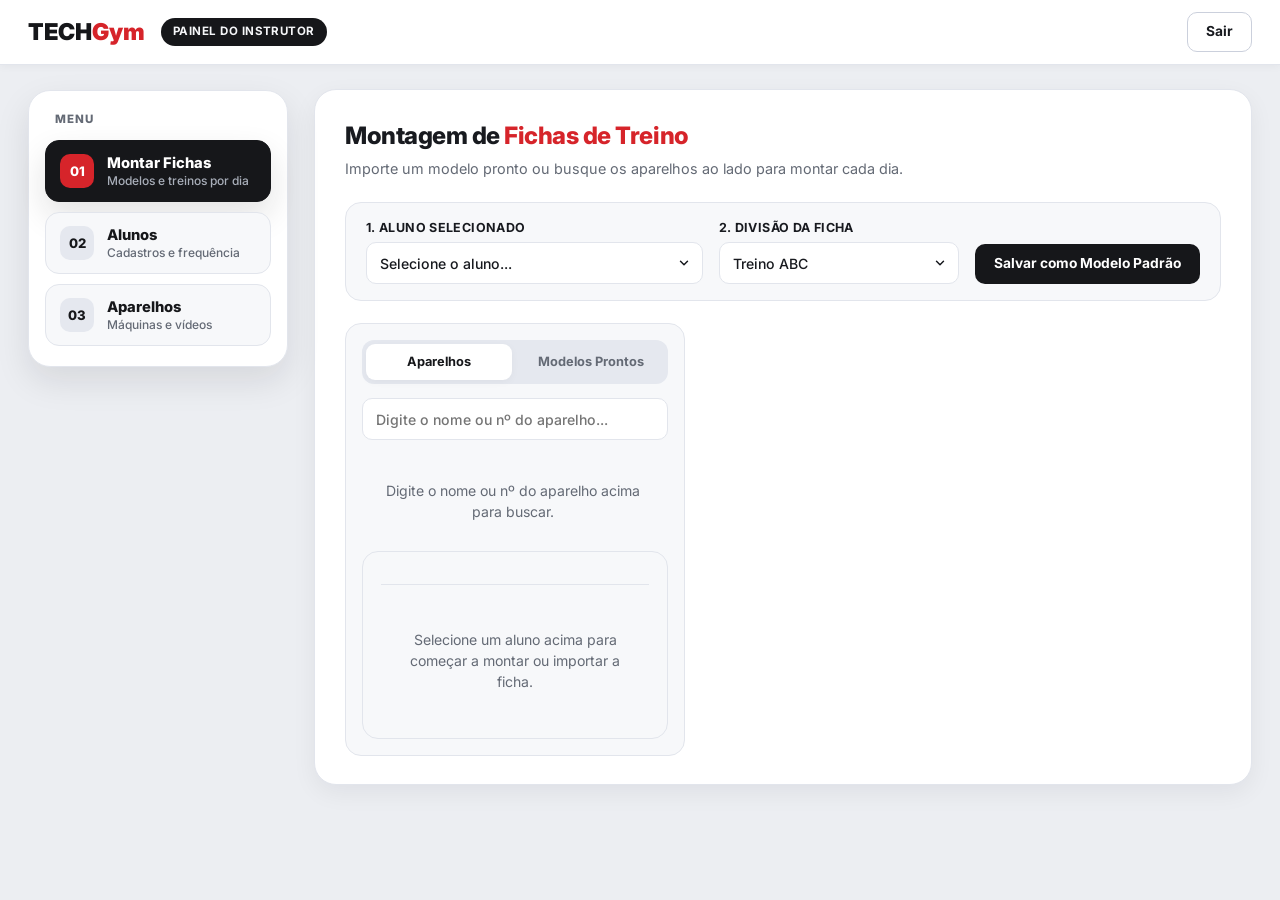
==== commit 999e3d26: "feat(admin): add real CPF validation, search bars, search fix por Students, Float Menu, error messag" ====
--- a/admin.html
+++ b/admin.html
@@ -8,6 +8,9 @@
   <link rel="stylesheet" href="./css/admin.css">
 </head>
 <body>
+  <!-- Container de Notificações Toast Personalizadas -->
+  <div id="toast-container" class="toast-container" aria-live="polite"></div>
+
   <header class="topbar">
     <div class="topbar-inner">
       <div class="brand-box">
@@ -24,6 +27,7 @@
   </header>
 
   <div class="dashboard-shell">
+    <!-- Menu Flutuante -->
     <aside class="nav-card">
       <span class="nav-section-title">MENU</span>
 
@@ -105,11 +109,11 @@
             </div>
 
             <div id="lib-templates" class="lib-panel" style="display: none;">
-              <div id="templates-list" class="library-scroll-list">
-                <div class="empty-state">Carregando modelos...</div>
-              </div>
-            </div>
-          </div>
+              <input type="search" id="templates-search" placeholder="Buscar modelo por nome ou divisão...">
+            <div id="templates-list" class="library-scroll-list" style="margin-top: 12px;">
+          <div class="empty-state">Carregando modelos...</div>
+      </div>
+</div>
 
           <div class="days-workspace">
             <div class="day-tabs-bar" id="day-tabs-container"></div>
@@ -121,7 +125,7 @@
       </section>
 
       <!-- ================================================================
-           ABA 02: ALUNOS (COM VALIDAÇÃO DE CPF REAL, BUSCA, EDIÇÃO E EXCLUSÃO)
+           ABA 02: ALUNOS (VALIDAÇÃO INLINE, PESQUISA, EDIÇÃO E EXCLUSÃO)
            ================================================================ -->
       <section id="tab-alunos" class="tab-panel">
         <div class="content-header">
@@ -131,19 +135,22 @@
           </div>
         </div>
 
-        <form id="student-form" class="inline-builder">
+        <form id="student-form" class="inline-builder" novalidate>
           <div class="builder-grid-3">
             <div class="form-group">
               <label for="student-name">Nome Completo *</label>
-              <input type="text" id="student-name" placeholder="Ex: João da Silva" minlength="3" required>
+              <input type="text" id="student-name" placeholder="Ex: João da Silva">
+              <small class="field-error-msg" id="err-student-name"></small>
             </div>
             <div class="form-group">
               <label for="student-username">Usuário de Acesso *</label>
-              <input type="text" id="student-username" placeholder="Ex: joao.silva" autocapitalize="none" required>
+              <input type="text" id="student-username" placeholder="Ex: joao.silva" autocapitalize="none">
+              <small class="field-error-msg" id="err-student-username"></small>
             </div>
             <div class="form-group">
               <label for="student-cpf">CPF (Será a senha) *</label>
-              <input type="text" id="student-cpf" inputmode="numeric" maxlength="14" placeholder="000.000.000-00" required>
+              <input type="text" id="student-cpf" inputmode="numeric" maxlength="14" placeholder="000.000.000-00">
+              <small class="field-error-msg" id="err-student-cpf"></small>
             </div>
           </div>
           <div class="builder-footer">
@@ -176,41 +183,44 @@
       </section>
 
       <!-- ================================================================
-           ABA 03: APARELHOS & EXERCÍCIOS (COM Nº DA MÁQUINA, PESQUISA E EDIÇÃO)
+           ABA 03: APARELHOS (AGRUPAMENTO MUSCULAR, PESQUISA E VALIDAÇÃO INLINE)
            ================================================================ -->
       <section id="tab-aparelhos" class="tab-panel">
         <div class="content-header">
           <div>
             <h2>Aparelhos &amp; <span class="text-red">Exercícios</span></h2>
-            <p>Identifique o número da máquina da academia para facilitar a localização pelo aluno.</p>
-          </div>
-        </div>
-
-        <form id="exercise-form" class="inline-builder">
+            <p>Cadastre e organize os equipamentos da academia por grupo muscular.</p>
+          </div>
+        </div>
+
+        <form id="exercise-form" class="inline-builder" novalidate>
           <div class="builder-grid-4">
             <div class="form-group">
               <label for="exercise-machine">Nº / Código da Máquina *</label>
-              <input type="text" id="exercise-machine" placeholder="Ex: 01, 14B ou LIVRE" maxlength="12" required>
+              <input type="text" id="exercise-machine" placeholder="Ex: 01, 14B ou LIVRE" maxlength="12">
+              <small class="field-error-msg" id="err-exercise-machine"></small>
             </div>
             <div class="form-group">
               <label for="exercise-name">Nome do Exercício *</label>
-              <input type="text" id="exercise-name" placeholder="Ex: Supino Reto Máquina" minlength="3" required>
+              <input type="text" id="exercise-name" placeholder="Ex: Supino Reto Máquina">
+              <small class="field-error-msg" id="err-exercise-name"></small>
             </div>
             <div class="form-group">
               <label for="exercise-muscle">Grupo Muscular *</label>
-              <select id="exercise-muscle" required>
+              <select id="exercise-muscle">
                 <option value="Peito">Peito</option>
                 <option value="Costas">Costas</option>
-                <option value="Pernas">Pernas</option>
                 <option value="Ombros">Ombros</option>
-                <option value="Bíceps">Bíceps</option>
-                <option value="Tríceps">Tríceps</option>
-                <option value="Abdômen / Cardio">Abdômen / Cardio</option>
+                <option value="Braços">Braços (Bíceps / Tríceps)</option>
+                <option value="Membros Inferiores">Membros Inferiores</option>
+                <option value="Abdômen">Abdômen</option>
               </select>
+              <small class="field-error-msg" id="err-exercise-muscle"></small>
             </div>
             <div class="form-group">
               <label for="exercise-video">Link do YouTube (Opcional)</label>
               <input type="url" id="exercise-video" placeholder="https://www.youtube.com/watch?v=...">
+              <small class="field-error-msg" id="err-exercise-video"></small>
             </div>
           </div>
           <div class="builder-footer">
@@ -221,25 +231,12 @@
         <div class="divider"></div>
 
         <div class="table-toolbar">
-          <h3>Catálogo da Academia</h3>
+          <h3>Catálogo Agrupado por Grupo Muscular</h3>
           <input type="search" id="exercises-table-search" placeholder="Pesquisar por nº da máquina, exercício ou grupo...">
         </div>
 
-        <div class="table-wrapper">
-          <table>
-            <thead>
-              <tr>
-                <th>Nº Máquina</th>
-                <th>Exercício</th>
-                <th>Grupo</th>
-                <th>Vídeo</th>
-                <th>Ações</th>
-              </tr>
-            </thead>
-            <tbody id="exercises-list">
-              <tr><td colspan="5" class="empty-state">Carregando catálogo...</td></tr>
-            </tbody>
-          </table>
+        <div id="exercises-grouped-container" class="muscle-groups-stack">
+          <div class="empty-state">Carregando catálogo de aparelhos...</div>
         </div>
       </section>
     </main>
@@ -254,15 +251,17 @@
         <h3>Editar Dados do Aluno</h3>
         <button type="button" class="btn-sm btn-outline" onclick="closeStudentModal()">✕</button>
       </div>
-      <form id="edit-student-form" class="admin-modal-form">
+      <form id="edit-student-form" class="admin-modal-form" novalidate>
         <input type="hidden" id="edit-student-id">
         <div class="form-group">
           <label for="edit-student-name">Nome Completo *</label>
-          <input type="text" id="edit-student-name" minlength="3" required>
+          <input type="text" id="edit-student-name">
+          <small class="field-error-msg" id="err-edit-student-name"></small>
         </div>
         <div class="form-group">
           <label for="edit-student-username">Usuário de Acesso *</label>
-          <input type="text" id="edit-student-username" autocapitalize="none" required>
+          <input type="text" id="edit-student-username" autocapitalize="none">
+          <small class="field-error-msg" id="err-edit-student-username"></small>
         </div>
         <div class="admin-modal-actions">
           <button type="button" class="btn-outline" onclick="closeStudentModal()">Cancelar</button>
@@ -281,37 +280,55 @@
         <h3>Editar Aparelho / Exercício</h3>
         <button type="button" class="btn-sm btn-outline" onclick="closeExerciseModal()">✕</button>
       </div>
-      <form id="edit-exercise-form" class="admin-modal-form">
+      <form id="edit-exercise-form" class="admin-modal-form" novalidate>
         <input type="hidden" id="edit-exercise-id">
         <div class="form-group">
           <label for="edit-exercise-machine">Nº / Código da Máquina *</label>
-          <input type="text" id="edit-exercise-machine" maxlength="12" required>
+          <input type="text" id="edit-exercise-machine" maxlength="12">
+          <small class="field-error-msg" id="err-edit-exercise-machine"></small>
         </div>
         <div class="form-group">
           <label for="edit-exercise-name">Nome do Exercício *</label>
-          <input type="text" id="edit-exercise-name" minlength="3" required>
+          <input type="text" id="edit-exercise-name">
+          <small class="field-error-msg" id="err-edit-exercise-name"></small>
         </div>
         <div class="form-group">
           <label for="edit-exercise-muscle">Grupo Muscular *</label>
-          <select id="edit-exercise-muscle" required>
+          <select id="edit-exercise-muscle">
             <option value="Peito">Peito</option>
             <option value="Costas">Costas</option>
-            <option value="Pernas">Pernas</option>
             <option value="Ombros">Ombros</option>
-            <option value="Bíceps">Bíceps</option>
-            <option value="Tríceps">Tríceps</option>
-            <option value="Abdômen / Cardio">Abdômen / Cardio</option>
+            <option value="Braços">Braços (Bíceps / Tríceps)</option>
+            <option value="Membros Inferiores">Membros Inferiores</option>
+            <option value="Abdômen">Abdômen</option>
           </select>
         </div>
         <div class="form-group">
           <label for="edit-exercise-video">Link do YouTube</label>
           <input type="url" id="edit-exercise-video" placeholder="https://www.youtube.com/watch?v=...">
+          <small class="field-error-msg" id="err-edit-exercise-video"></small>
         </div>
         <div class="admin-modal-actions">
           <button type="button" class="btn-outline" onclick="closeExerciseModal()">Cancelar</button>
           <button type="submit" class="btn-primary">Salvar Alterações</button>
         </div>
       </form>
+    </div>
+  </div>
+
+  <!-- ======================================================================
+       MODAL DE CONFIRMAÇÃO PERSONALIZADO TECHGYM (SUBSTITUI CONFIRM())
+       ====================================================================== -->
+  <div id="confirm-modal" class="admin-modal-backdrop" style="display: none;" role="dialog" aria-modal="true">
+    <div class="admin-modal-card">
+      <div class="admin-modal-header">
+        <h3 id="confirm-modal-title">Confirmar Ação</h3>
+      </div>
+      <p id="confirm-modal-text" style="font-size: 0.9rem; color: var(--text-secondary); line-height: 1.5;"></p>
+      <div class="admin-modal-actions">
+        <button type="button" id="confirm-modal-cancel" class="btn-outline">Cancelar</button>
+        <button type="button" id="confirm-modal-ok" class="btn-primary">Confirmar</button>
+      </div>
     </div>
   </div>
 
--- a/css/global.css
+++ b/css/global.css
@@ -204,4 +204,79 @@
 .badge-dark {
   background-color: var(--black-matte);
   color: #FFFFFF;
+}
+
+/* ==========================================================================
+   VALIDAÇÃO INLINE DE CAMPOS (BORDA VERMELHA + TEXTO DESCRITIVO)
+   ========================================================================== */
+.form-group {
+  display: flex;
+  flex-direction: column;
+}
+
+.input-error {
+  border-color: var(--red-techgym) !important;
+  background-color: rgba(214, 36, 42, 0.04) !important;
+  box-shadow: 0 0 0 3px rgba(214, 36, 42, 0.12) !important;
+}
+
+.field-error-msg {
+  display: block;
+  min-height: 16px;
+  margin-top: 4px;
+  font-size: 0.74rem;
+  font-weight: 600;
+  color: var(--red-techgym);
+}
+
+/* ==========================================================================
+   NOTIFICAÇÕES TOAST PERSONALIZADAS (SUBSTITUI ALERT() DO NAVEGADOR)
+   ========================================================================== */
+.toast-container {
+  position: fixed;
+  top: 76px;
+  right: 24px;
+  z-index: 9999;
+  display: flex;
+  flex-direction: column;
+  gap: 10px;
+  max-width: 360px;
+  pointer-events: none;
+}
+
+.techgym-toast {
+  pointer-events: auto;
+  background-color: var(--black-matte);
+  color: #FFFFFF;
+  padding: 14px 16px;
+  border-radius: 14px;
+  border-left: 4px solid var(--red-techgym);
+  box-shadow: 0 12px 28px rgba(0, 0, 0, 0.28);
+  display: flex;
+  align-items: flex-start;
+  justify-content: space-between;
+  gap: 12px;
+  animation: toastIn 0.22s ease;
+}
+
+.techgym-toast.success {
+  border-left-color: #198754;
+}
+
+.techgym-toast-body strong {
+  display: block;
+  font-size: 0.86rem;
+  font-weight: 800;
+  margin-bottom: 2px;
+}
+
+.techgym-toast-body p {
+  font-size: 0.8rem;
+  color: #D0D4DC;
+  line-height: 1.35;
+}
+
+@keyframes toastIn {
+  from { opacity: 0; transform: translateX(20px); }
+  to { opacity: 1; transform: translateX(0); }
 }
--- a/css/admin.css
+++ b/css/admin.css
@@ -1,5 +1,5 @@
 /* ==========================================================================
-   TECHGYM ADMIN — LAYOUT LATERAL ARREDONDADO & CONSTRUTOR DE FICHAS V2
+   TECHGYM ADMIN — MENU FLUTUANTE, AGRUPAMENTO MUSCULAR & MODAIS
    ========================================================================== */
 
 .topbar {
@@ -8,12 +8,12 @@
   padding: 12px 28px;
   position: sticky;
   top: 0;
-  z-index: 50;
+  z-index: 60;
   box-shadow: var(--shadow-sm);
 }
 
 .topbar-inner {
-  max-width: 1440px;
+  max-width: 1480px;
   margin: 0 auto;
   display: flex;
   align-items: center;
@@ -54,28 +54,30 @@
   text-transform: uppercase;
 }
 
-/* Shell Principal: Card Lateral Esquerdo + Card Principal */
+/* Shell Principal com Menu Lateral Flutuante (Fixed no Desktop) */
 .dashboard-shell {
-  max-width: 1440px;
+  max-width: 1480px;
   margin: 24px auto;
-  padding: 0 28px 48px;
-  display: grid;
-  grid-template-columns: 265px 1fr;
-  gap: 24px;
-  align-items: start;
+  padding: 0 28px 60px;
+  position: relative;
 }
 
 .nav-card {
+  position: fixed;
+  top: 90px;
+  left: max(28px, calc((100vw - 1480px) / 2 + 28px));
+  width: 260px;
   background-color: var(--surface-card);
   border: 1px solid var(--border-light);
-  border-radius: 20px;
+  border-radius: 22px;
   padding: 20px 16px;
-  box-shadow: var(--shadow-md);
+  box-shadow: 0 14px 34px rgba(22, 23, 26, 0.10);
+  z-index: 45;
 }
 
 .nav-section-title {
   display: block;
-  font-size: 0.7rem;
+  font-size: 0.72rem;
   font-weight: 800;
   color: var(--text-secondary);
   letter-spacing: 0.08em;
@@ -159,13 +161,14 @@
   color: #A8AEB9;
 }
 
-/* Card de Conteúdo Principal */
+/* Área de Conteúdo Deslocada à Direita do Menu Flutuante */
 .content-card {
+  margin-left: 286px;
   background-color: var(--surface-card);
   border: 1px solid var(--border-light);
-  border-radius: 20px;
+  border-radius: 22px;
   padding: 28px 30px;
-  min-height: 600px;
+  min-height: 640px;
   box-shadow: var(--shadow-md);
 }
 
@@ -203,7 +206,7 @@
 }
 
 /* ==========================================================================
-   V2 CONSTRUTOR DE FICHAS (BARRA SUPERIOR + 2 COLUNAS)
+   V2 CONSTRUTOR DE FICHAS
    ========================================================================== */
 .plan-context-bar {
   background-color: var(--surface-matte);
@@ -219,12 +222,11 @@
 
 .workout-builder-v2 {
   display: grid;
-  grid-template-columns: 350px 1fr;
+  grid-template-columns: 340px 1fr;
   gap: 20px;
   align-items: start;
 }
 
-/* Coluna Esquerda: Biblioteca (Modelos + Catálogo) */
 .library-box {
   background-color: var(--surface-matte);
   border: 1.5px solid var(--border-light);
@@ -257,30 +259,6 @@
   box-shadow: var(--shadow-sm);
 }
 
-/* Pílulas de Filtro Muscular */
-.muscle-pills {
-  display: flex;
-  flex-wrap: wrap;
-  gap: 6px;
-  margin: 10px 0 12px;
-}
-
-.muscle-pill {
-  min-height: 28px;
-  padding: 4px 10px;
-  font-size: 0.74rem;
-  border-radius: 999px;
-  background-color: #FFFFFF;
-  color: var(--text-secondary);
-  border: 1px solid var(--border-light);
-}
-
-.muscle-pill.active {
-  background-color: var(--black-matte);
-  color: #FFFFFF;
-  border-color: var(--black-matte);
-}
-
 .library-scroll-list {
   max-height: 440px;
   overflow-y: auto;
@@ -290,7 +268,6 @@
   padding-right: 4px;
 }
 
-/* Card de Item na Biblioteca */
 .lib-item-card {
   background-color: #FFFFFF;
   border: 1px solid var(--border-light);
@@ -300,18 +277,12 @@
   align-items: center;
   justify-content: space-between;
   gap: 10px;
-  transition: border-color 0.15s ease;
-}
-
-.lib-item-card:hover {
-  border-color: var(--black-matte);
 }
 
 .lib-item-info strong {
   display: block;
   font-size: 0.85rem;
   color: var(--text-primary);
-  line-height: 1.25;
 }
 
 .lib-item-info span {
@@ -334,18 +305,12 @@
   margin-bottom: 4px;
 }
 
-.template-card strong {
-  font-size: 0.88rem;
-  color: var(--text-primary);
-}
-
 .template-card p {
   font-size: 0.76rem;
   color: var(--text-secondary);
   margin-bottom: 10px;
 }
 
-/* Coluna Direita: Workspace dos Dias (A, B, C, D, E) */
 .days-workspace {
   background-color: var(--surface-matte);
   border: 1.5px solid var(--border-light);
@@ -380,7 +345,6 @@
   box-shadow: 0 3px 10px rgba(214, 36, 42, 0.25);
 }
 
-/* Linhas Editáveis Inline (Estilo Planilha Moderna) */
 .plan-rows-list {
   display: flex;
   flex-direction: column;
@@ -398,12 +362,6 @@
   align-items: center;
 }
 
-.plan-edit-row .ex-name-col strong {
-  display: block;
-  font-size: 0.88rem;
-  color: var(--text-primary);
-}
-
 .plan-edit-row input {
   height: 36px;
   padding: 0 8px;
@@ -430,7 +388,7 @@
 }
 
 /* ==========================================================================
-   FORMULÁRIOS E TABELAS DAS ABAS 02 E 03
+   FORMULÁRIOS, TABELAS E AGRUPAMENTO POR GRUPO MUSCULAR
    ========================================================================== */
 .inline-builder {
   background-color: var(--surface-matte);
@@ -443,18 +401,20 @@
   display: grid;
   grid-template-columns: repeat(3, 1fr);
   gap: 14px;
+  align-items: start;
 }
 
 .builder-grid-4 {
   display: grid;
   grid-template-columns: repeat(4, 1fr);
   gap: 14px;
+  align-items: start;
 }
 
 .builder-footer {
   display: flex;
   justify-content: flex-end;
-  margin-top: 14px;
+  margin-top: 10px;
 }
 
 .divider {
@@ -463,11 +423,17 @@
   margin: 24px 0 18px;
 }
 
-.table-section-header {
+.table-toolbar {
   display: flex;
   align-items: center;
   justify-content: space-between;
-  margin-bottom: 12px;
+  gap: 12px;
+  margin-bottom: 16px;
+  flex-wrap: wrap;
+}
+
+.table-toolbar input[type="search"] {
+  max-width: 340px;
 }
 
 .table-wrapper {
@@ -507,14 +473,108 @@
   background-color: var(--surface-matte);
 }
 
+.actions-cell {
+  display: flex;
+  align-items: center;
+  gap: 6px;
+  flex-wrap: wrap;
+}
+
 .empty-state {
   text-align: center;
   color: var(--text-secondary);
-  padding: 32px 16px;
+  padding: 28px 16px;
   font-size: 0.88rem;
 }
 
-/* Responsividade */
+/* Blocos de Agrupamento Muscular (Aba 03) */
+.muscle-groups-stack {
+  display: flex;
+  flex-direction: column;
+  gap: 20px;
+}
+
+.muscle-group-card {
+  border: 1.5px solid var(--border-light);
+  border-radius: 16px;
+  overflow: hidden;
+  background-color: #FFFFFF;
+}
+
+.muscle-group-header {
+  background-color: var(--black-matte);
+  color: #FFFFFF;
+  padding: 12px 18px;
+  display: flex;
+  align-items: center;
+  justify-content: space-between;
+}
+
+.muscle-group-header h4 {
+  color: #FFFFFF;
+  font-size: 0.96rem;
+  display: flex;
+  align-items: center;
+  gap: 8px;
+}
+
+.muscle-group-dot {
+  width: 8px;
+  height: 8px;
+  border-radius: 50%;
+  background-color: var(--red-techgym);
+}
+
+/* ==========================================================================
+   MODAIS PERSONALIZADOS (EDIÇÃO E CONFIRMAÇÃO)
+   ========================================================================== */
+.admin-modal-backdrop {
+  position: fixed;
+  inset: 0;
+  background-color: rgba(16, 17, 20, 0.74);
+  display: flex;
+  align-items: center;
+  justify-content: center;
+  padding: 16px;
+  z-index: 200;
+}
+
+.admin-modal-card {
+  width: 100%;
+  max-width: 460px;
+  background-color: var(--surface-card);
+  border: 1px solid var(--border-light);
+  border-radius: 20px;
+  padding: 24px;
+  box-shadow: 0 20px 44px rgba(0, 0, 0, 0.35);
+}
+
+.admin-modal-header {
+  display: flex;
+  align-items: center;
+  justify-content: space-between;
+  margin-bottom: 16px;
+  padding-bottom: 12px;
+  border-bottom: 1px solid var(--border-light);
+}
+
+.admin-modal-header h3 {
+  font-size: 1.12rem;
+}
+
+.admin-modal-form {
+  display: flex;
+  flex-direction: column;
+  gap: 10px;
+}
+
+.admin-modal-actions {
+  display: flex;
+  justify-content: flex-end;
+  gap: 10px;
+  margin-top: 14px;
+}
+
 @media (max-width: 1180px) {
   .workout-builder-v2 {
     grid-template-columns: 1fr;
@@ -525,12 +585,10 @@
 }
 
 @media (max-width: 960px) {
-  .dashboard-shell {
-    grid-template-columns: 1fr;
-    padding: 0 16px 36px;
-  }
   .nav-card {
     position: static;
+    width: 100%;
+    margin-bottom: 18px;
   }
   .nav-buttons {
     flex-direction: row;
@@ -539,80 +597,10 @@
   .side-btn {
     min-width: 210px;
   }
-  .plan-edit-row {
-    grid-template-columns: 1fr 1fr;
+  .content-card {
+    margin-left: 0;
   }
-  .builder-grid-3, .builder-grid-4 {
+  .plan-edit-row, .builder-grid-3, .builder-grid-4 {
     grid-template-columns: 1fr;
   }
-}
-
-/* ==========================================================================
-   MODAL DE EDIÇÃO (ALUNOS E APARELHOS)
-   ========================================================================== */
-.admin-modal-backdrop {
-  position: fixed;
-  inset: 0;
-  background-color: rgba(22, 23, 26, 0.72);
-  display: flex;
-  align-items: center;
-  justify-content: center;
-  padding: 16px;
-  z-index: 120;
-}
-
-.admin-modal-card {
-  width: 100%;
-  max-width: 480px;
-  background-color: var(--surface-card);
-  border: 1px solid var(--border-light);
-  border-radius: 20px;
-  padding: 24px;
-  box-shadow: var(--shadow-lg);
-}
-
-.admin-modal-header {
-  display: flex;
-  align-items: center;
-  justify-content: space-between;
-  margin-bottom: 18px;
-  padding-bottom: 12px;
-  border-bottom: 1px solid var(--border-light);
-}
-
-.admin-modal-header h3 {
-  font-size: 1.15rem;
-}
-
-.admin-modal-form {
-  display: flex;
-  flex-direction: column;
-  gap: 14px;
-}
-
-.admin-modal-actions {
-  display: flex;
-  justify-content: flex-end;
-  gap: 10px;
-  margin-top: 8px;
-}
-
-.table-toolbar {
-  display: flex;
-  align-items: center;
-  justify-content: space-between;
-  gap: 12px;
-  margin-bottom: 14px;
-  flex-wrap: wrap;
-}
-
-.table-toolbar input[type="search"] {
-  max-width: 320px;
-}
-
-.actions-cell {
-  display: flex;
-  align-items: center;
-  gap: 6px;
-  flex-wrap: wrap;
 }
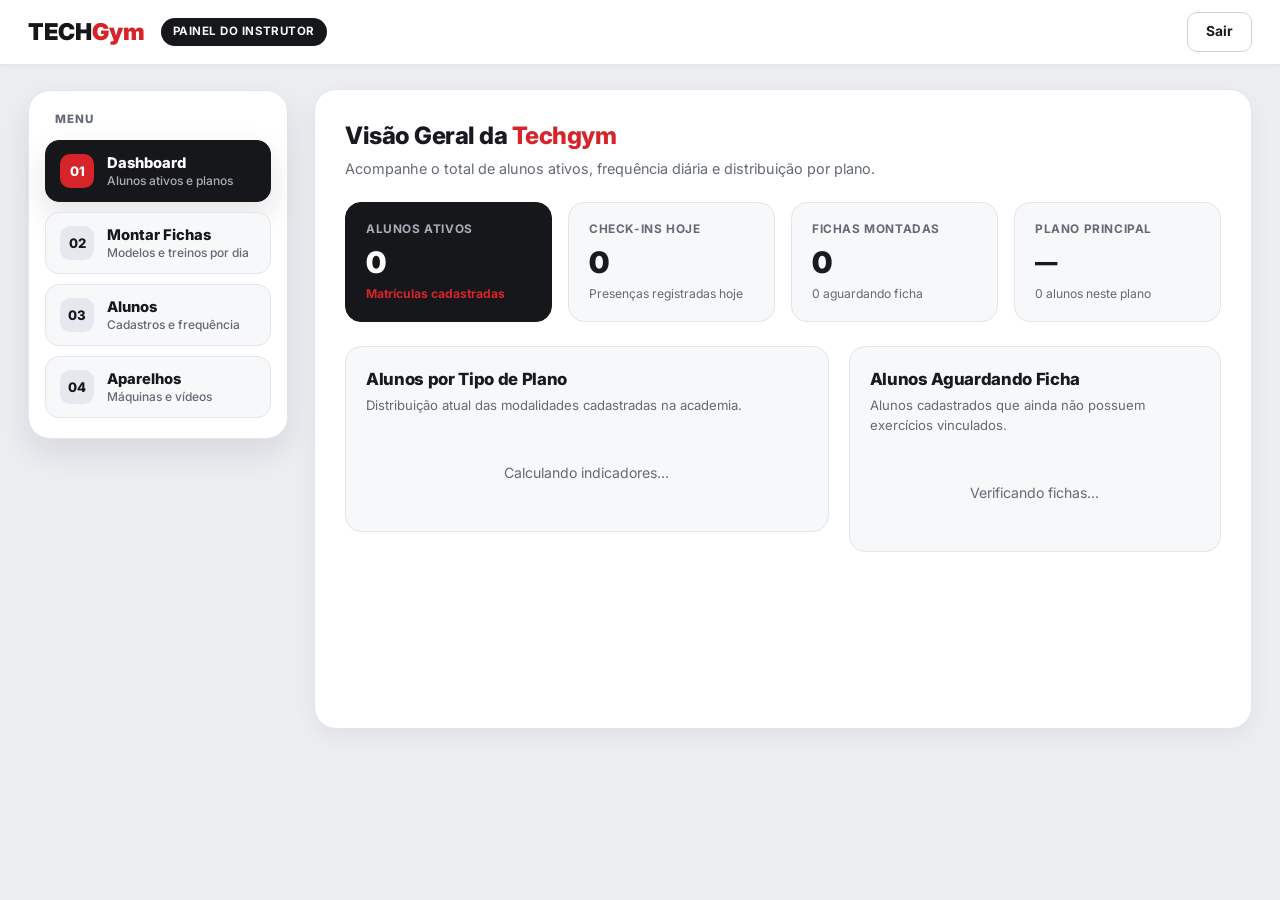
==== commit 99600c54: "feat(admin): complete admin module with dashboard, plan metrics, search, inline validation and sw v1" ====
--- a/admin.html
+++ b/admin.html
@@ -8,7 +8,6 @@
   <link rel="stylesheet" href="./css/admin.css">
 </head>
 <body>
-  <!-- Container de Notificações Toast Personalizadas -->
   <div id="toast-container" class="toast-container" aria-live="polite"></div>
 
   <header class="topbar">
@@ -27,13 +26,21 @@
   </header>
 
   <div class="dashboard-shell">
-    <!-- Menu Flutuante -->
+    <!-- Menu Flutuante com 4 Opções -->
     <aside class="nav-card">
       <span class="nav-section-title">MENU</span>
 
       <nav class="nav-buttons" aria-label="Navegação do Painel">
-        <button type="button" class="side-btn active" data-tab="tab-fichas">
+        <button type="button" class="side-btn active" data-tab="tab-dashboard">
           <div class="side-btn-icon">01</div>
+          <div class="side-btn-text">
+            <strong>Dashboard</strong>
+            <small>Alunos ativos e planos</small>
+          </div>
+        </button>
+
+        <button type="button" class="side-btn" data-tab="tab-fichas">
+          <div class="side-btn-icon">02</div>
           <div class="side-btn-text">
             <strong>Montar Fichas</strong>
             <small>Modelos e treinos por dia</small>
@@ -41,7 +48,7 @@
         </button>
 
         <button type="button" class="side-btn" data-tab="tab-alunos">
-          <div class="side-btn-icon">02</div>
+          <div class="side-btn-icon">03</div>
           <div class="side-btn-text">
             <strong>Alunos</strong>
             <small>Cadastros e frequência</small>
@@ -49,7 +56,7 @@
         </button>
 
         <button type="button" class="side-btn" data-tab="tab-aparelhos">
-          <div class="side-btn-icon">03</div>
+          <div class="side-btn-icon">04</div>
           <div class="side-btn-text">
             <strong>Aparelhos</strong>
             <small>Máquinas e vídeos</small>
@@ -60,9 +67,65 @@
 
     <main class="content-card">
       <!-- ================================================================
-           ABA 01: CONSTRUTOR DE FICHAS V2
+           ABA 01: DASHBOARD (VISÃO GERAL E PLANOS)
            ================================================================ -->
-      <section id="tab-fichas" class="tab-panel active">
+      <section id="tab-dashboard" class="tab-panel active">
+        <div class="content-header">
+          <div>
+            <h2>Visão Geral da <span class="text-red">Techgym</span></h2>
+            <p>Acompanhe o total de alunos ativos, frequência diária e distribuição por plano.</p>
+          </div>
+        </div>
+
+        <div class="kpi-grid">
+          <div class="kpi-card highlight">
+            <span class="kpi-label">Alunos Ativos</span>
+            <strong class="kpi-value" id="kpi-total-students">0</strong>
+            <span class="kpi-sub">Matrículas cadastradas</span>
+          </div>
+
+          <div class="kpi-card">
+            <span class="kpi-label">Check-ins Hoje</span>
+            <strong class="kpi-value" id="kpi-today-checkins">0</strong>
+            <span class="kpi-sub">Presenças registradas hoje</span>
+          </div>
+
+          <div class="kpi-card">
+            <span class="kpi-label">Fichas Montadas</span>
+            <strong class="kpi-value" id="kpi-with-workout">0</strong>
+            <span class="kpi-sub" id="kpi-without-workout-sub">0 aguardando ficha</span>
+          </div>
+
+          <div class="kpi-card">
+            <span class="kpi-label">Plano Principal</span>
+            <strong class="kpi-value" id="kpi-top-plan" style="font-size: 1.4rem;">—</strong>
+            <span class="kpi-sub" id="kpi-top-plan-count">0 alunos neste plano</span>
+          </div>
+        </div>
+
+        <div class="dashboard-split-grid">
+          <div class="dash-panel-box">
+            <h3>Alunos por Tipo de Plano</h3>
+            <p class="dash-panel-sub">Distribuição atual das modalidades cadastradas na academia.</p>
+            <div id="plans-breakdown-list" class="plans-breakdown-list">
+              <div class="empty-state">Calculando indicadores...</div>
+            </div>
+          </div>
+
+          <div class="dash-panel-box">
+            <h3>Alunos Aguardando Ficha</h3>
+            <p class="dash-panel-sub">Alunos cadastrados que ainda não possuem exercícios vinculados.</p>
+            <div id="pending-students-list" class="pending-students-list">
+              <div class="empty-state">Verificando fichas...</div>
+            </div>
+          </div>
+        </div>
+      </section>
+
+      <!-- ================================================================
+           ABA 02: CONSTRUTOR DE FICHAS V2
+           ================================================================ -->
+      <section id="tab-fichas" class="tab-panel">
         <div class="content-header">
           <div>
             <h2>Montagem de <span class="text-red">Fichas de Treino</span></h2>
@@ -110,10 +173,11 @@
 
             <div id="lib-templates" class="lib-panel" style="display: none;">
               <input type="search" id="templates-search" placeholder="Buscar modelo por nome ou divisão...">
-            <div id="templates-list" class="library-scroll-list" style="margin-top: 12px;">
-          <div class="empty-state">Carregando modelos...</div>
-      </div>
-</div>
+              <div id="templates-list" class="library-scroll-list" style="margin-top: 12px;">
+                <div class="empty-state">Carregando modelos...</div>
+              </div>
+            </div>
+          </div>
 
           <div class="days-workspace">
             <div class="day-tabs-bar" id="day-tabs-container"></div>
@@ -125,18 +189,18 @@
       </section>
 
       <!-- ================================================================
-           ABA 02: ALUNOS (VALIDAÇÃO INLINE, PESQUISA, EDIÇÃO E EXCLUSÃO)
+           ABA 03: ALUNOS (COM PLANO, VALIDAÇÃO INLINE, PESQUISA, EDIÇÃO E EXCLUSÃO)
            ================================================================ -->
       <section id="tab-alunos" class="tab-panel">
         <div class="content-header">
           <div>
             <h2>Gestão de <span class="text-red">Alunos</span></h2>
-            <p>Cadastre novos alunos com usuário único e CPF válido (usado como senha inicial).</p>
+            <p>Cadastre novos alunos com usuário único, plano e CPF válido (usado como senha inicial).</p>
           </div>
         </div>
 
         <form id="student-form" class="inline-builder" novalidate>
-          <div class="builder-grid-3">
+          <div class="builder-grid-4">
             <div class="form-group">
               <label for="student-name">Nome Completo *</label>
               <input type="text" id="student-name" placeholder="Ex: João da Silva">
@@ -152,6 +216,17 @@
               <input type="text" id="student-cpf" inputmode="numeric" maxlength="14" placeholder="000.000.000-00">
               <small class="field-error-msg" id="err-student-cpf"></small>
             </div>
+            <div class="form-group">
+              <label for="student-plan">Plano / Convênio *</label>
+              <select id="student-plan">
+                <option value="Mensal">Plano Mensal</option>
+                <option value="Trimestral">Plano Trimestral</option>
+                <option value="Semestral">Plano Semestral</option>
+                <option value="Anual">Plano Anual</option>
+                <option value="Gympass / TotalPass">Gympass / TotalPass</option>
+              </select>
+              <small class="field-error-msg"></small>
+            </div>
           </div>
           <div class="builder-footer">
             <button type="submit" class="btn-primary">Cadastrar Aluno</button>
@@ -162,7 +237,7 @@
 
         <div class="table-toolbar">
           <h3>Alunos Ativos</h3>
-          <input type="search" id="students-search" placeholder="Pesquisar aluno por nome ou usuário...">
+          <input type="search" id="students-search" placeholder="Pesquisar aluno por nome, usuário ou plano...">
         </div>
 
         <div class="table-wrapper">
@@ -171,19 +246,20 @@
               <tr>
                 <th>Nome</th>
                 <th>Usuário</th>
+                <th>Plano</th>
                 <th>Último Check-in</th>
                 <th>Ações</th>
               </tr>
             </thead>
             <tbody id="students-list">
-              <tr><td colspan="4" class="empty-state">Carregando lista de alunos...</td></tr>
+              <tr><td colspan="5" class="empty-state">Carregando lista de alunos...</td></tr>
             </tbody>
           </table>
         </div>
       </section>
 
       <!-- ================================================================
-           ABA 03: APARELHOS (AGRUPAMENTO MUSCULAR, PESQUISA E VALIDAÇÃO INLINE)
+           ABA 04: APARELHOS
            ================================================================ -->
       <section id="tab-aparelhos" class="tab-panel">
         <div class="content-header">
@@ -242,9 +318,7 @@
     </main>
   </div>
 
-  <!-- ======================================================================
-       MODAL DE EDIÇÃO DE ALUNO
-       ====================================================================== -->
+  <!-- MODAL DE EDIÇÃO DE ALUNO -->
   <div id="edit-student-modal" class="admin-modal-backdrop" style="display: none;" role="dialog" aria-modal="true">
     <div class="admin-modal-card">
       <div class="admin-modal-header">
@@ -263,6 +337,16 @@
           <input type="text" id="edit-student-username" autocapitalize="none">
           <small class="field-error-msg" id="err-edit-student-username"></small>
         </div>
+        <div class="form-group">
+          <label for="edit-student-plan">Plano / Convênio *</label>
+          <select id="edit-student-plan">
+            <option value="Mensal">Plano Mensal</option>
+            <option value="Trimestral">Plano Trimestral</option>
+            <option value="Semestral">Plano Semestral</option>
+            <option value="Anual">Plano Anual</option>
+            <option value="Gympass / TotalPass">Gympass / TotalPass</option>
+          </select>
+        </div>
         <div class="admin-modal-actions">
           <button type="button" class="btn-outline" onclick="closeStudentModal()">Cancelar</button>
           <button type="submit" class="btn-primary">Salvar Alterações</button>
@@ -271,9 +355,7 @@
     </div>
   </div>
 
-  <!-- ======================================================================
-       MODAL DE EDIÇÃO DE APARELHO / EXERCÍCIO
-       ====================================================================== -->
+  <!-- MODAL DE EDIÇÃO DE APARELHO / EXERCÍCIO -->
   <div id="edit-exercise-modal" class="admin-modal-backdrop" style="display: none;" role="dialog" aria-modal="true">
     <div class="admin-modal-card">
       <div class="admin-modal-header">
@@ -316,9 +398,7 @@
     </div>
   </div>
 
-  <!-- ======================================================================
-       MODAL DE CONFIRMAÇÃO PERSONALIZADO TECHGYM (SUBSTITUI CONFIRM())
-       ====================================================================== -->
+  <!-- MODAL DE CONFIRMAÇÃO PERSONALIZADO -->
   <div id="confirm-modal" class="admin-modal-backdrop" style="display: none;" role="dialog" aria-modal="true">
     <div class="admin-modal-card">
       <div class="admin-modal-header">
--- a/css/admin.css
+++ b/css/admin.css
@@ -603,4 +603,168 @@
   .plan-edit-row, .builder-grid-3, .builder-grid-4 {
     grid-template-columns: 1fr;
   }
-}+}
+
+/* ==========================================================================
+   ABA 01 — DASHBOARD E DISTRIBUIÇÃO DE PLANOS
+   ========================================================================== */
+.kpi-grid {
+  display: grid;
+  grid-template-columns: repeat(4, 1fr);
+  gap: 16px;
+  margin-bottom: 24px;
+}
+
+.kpi-card {
+  background-color: var(--surface-matte);
+  border: 1.5px solid var(--border-light);
+  border-radius: 16px;
+  padding: 18px 20px;
+  display: flex;
+  flex-direction: column;
+  justify-content: space-between;
+}
+
+.kpi-card.highlight {
+  background-color: var(--black-matte);
+  border-color: var(--black-matte);
+  color: #FFFFFF;
+}
+
+.kpi-label {
+  font-size: 0.74rem;
+  font-weight: 700;
+  text-transform: uppercase;
+  letter-spacing: 0.05em;
+  color: var(--text-secondary);
+  margin-bottom: 8px;
+}
+
+.kpi-card.highlight .kpi-label {
+  color: #A8AEB9;
+}
+
+.kpi-value {
+  font-size: 1.85rem;
+  font-weight: 900;
+  line-height: 1.1;
+  color: var(--text-primary);
+}
+
+.kpi-card.highlight .kpi-value {
+  color: #FFFFFF;
+}
+
+.kpi-sub {
+  font-size: 0.76rem;
+  color: var(--text-secondary);
+  margin-top: 6px;
+}
+
+.kpi-card.highlight .kpi-sub {
+  color: var(--red-techgym);
+  font-weight: 700;
+}
+
+.dashboard-split-grid {
+  display: grid;
+  grid-template-columns: 1.3fr 1fr;
+  gap: 20px;
+  align-items: start;
+}
+
+.dash-panel-box {
+  background-color: var(--surface-matte);
+  border: 1.5px solid var(--border-light);
+  border-radius: 16px;
+  padding: 20px;
+}
+
+.dash-panel-box h3 {
+  font-size: 1.05rem;
+  margin-bottom: 4px;
+}
+
+.dash-panel-sub {
+  font-size: 0.82rem;
+  color: var(--text-secondary);
+  margin-bottom: 18px;
+}
+
+.plans-breakdown-list {
+  display: flex;
+  flex-direction: column;
+  gap: 14px;
+}
+
+.plan-stat-row {
+  background-color: #FFFFFF;
+  border: 1px solid var(--border-light);
+  border-radius: 12px;
+  padding: 12px 14px;
+}
+
+.plan-stat-top {
+  display: flex;
+  align-items: center;
+  justify-content: space-between;
+  font-size: 0.86rem;
+  margin-bottom: 8px;
+}
+
+.plan-stat-track {
+  width: 100%;
+  height: 8px;
+  background-color: #E5E8EF;
+  border-radius: 999px;
+  overflow: hidden;
+}
+
+.plan-stat-fill {
+  height: 100%;
+  background-color: var(--red-techgym);
+  border-radius: 999px;
+  transition: width 0.35s ease;
+}
+
+.pending-students-list {
+  display: flex;
+  flex-direction: column;
+  gap: 10px;
+}
+
+.pending-student-item {
+  background-color: #FFFFFF;
+  border: 1px solid var(--border-light);
+  border-radius: 12px;
+  padding: 10px 14px;
+  display: flex;
+  align-items: center;
+  justify-content: space-between;
+  gap: 10px;
+}
+
+@media (max-width: 1180px) {
+  .kpi-grid {
+    grid-template-columns: repeat(2, 1fr);
+  }
+  .dashboard-split-grid {
+    grid-template-columns: 1fr;
+  }
+}
+
+@media (max-width: 600px) {
+  .kpi-grid {
+    grid-template-columns: 1fr;
+  }
+  .topbar {
+    padding: 10px 16px;
+  }
+  .env-badge {
+    display: none;
+  }
+  .content-card {
+    padding: 20px 16px;
+  }
+}
+
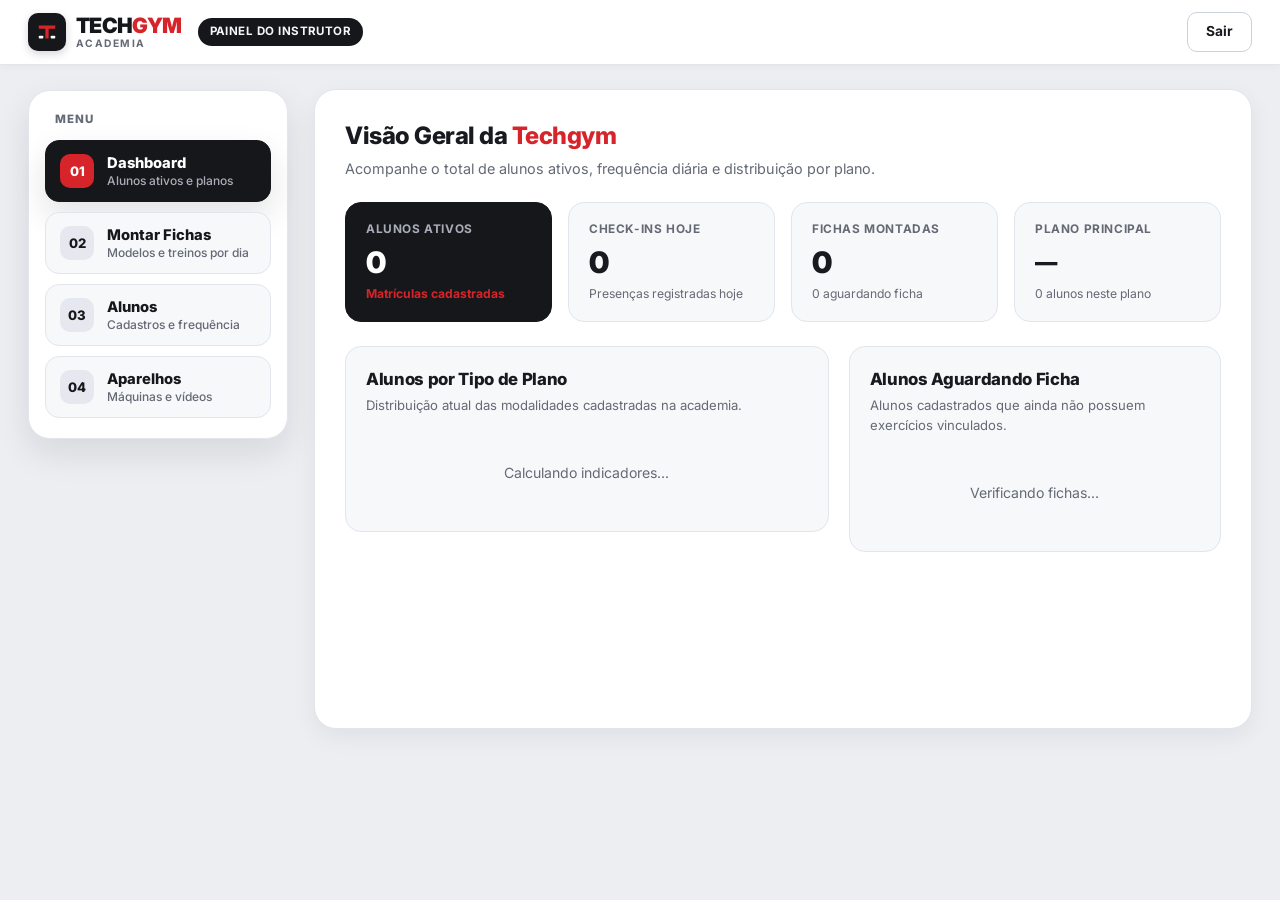
==== commit a65d47d3: "feat(admin): complete admin block with dashboard, plan metrics, per-day labels, accessory notes, sea" ====
--- a/admin.html
+++ b/admin.html
@@ -4,6 +4,7 @@
   <meta charset="UTF-8">
   <meta name="viewport" content="width=device-width, initial-scale=1.0">
   <title>Techgym Academia — Painel Administrativo</title>
+  <link rel="icon" href="data:image/svg+xml,<svg xmlns='http://www.w3.org/2000/svg' viewBox='0 0 100 100'><rect width='100' height='100' rx='22' fill='%2316171A'/><path d='M24 30h52v12H56v32H44V42H24z' fill='%23D6242A'/></svg>">
   <link rel="stylesheet" href="./css/global.css">
   <link rel="stylesheet" href="./css/admin.css">
 </head>
@@ -13,9 +14,19 @@
   <header class="topbar">
     <div class="topbar-inner">
       <div class="brand-box">
-        <img src="./assets/logo-techgym.png" alt="Techgym Academia" class="brand-logo"
-             onerror="this.style.display='none'; document.getElementById('logo-fallback').style.display='block';">
-        <span id="logo-fallback" class="logo-text-fallback" style="display:none;">TECH<span>Gym</span></span>
+        <div class="brand-svg-logo">
+          <div class="brand-svg-icon" aria-hidden="true">
+            <svg width="22" height="22" viewBox="0 0 24 24" fill="none">
+              <path d="M3 5H21V8.5H13.8V19H10.2V8.5H3V5Z" fill="#D6242A"/>
+              <rect x="3" y="16" width="5" height="3" rx="1" fill="#FFFFFF"/>
+              <rect x="16" y="16" width="5" height="3" rx="1" fill="#FFFFFF"/>
+            </svg>
+          </div>
+          <div class="brand-svg-text">
+            <strong>TECH<span>GYM</span></strong>
+            <small>Academia</small>
+          </div>
+        </div>
         <span class="env-badge">Painel do Instrutor</span>
       </div>
 
@@ -26,7 +37,7 @@
   </header>
 
   <div class="dashboard-shell">
-    <!-- Menu Flutuante com 4 Opções -->
+    <!-- Menu Flutuante -->
     <aside class="nav-card">
       <span class="nav-section-title">MENU</span>
 
@@ -67,7 +78,7 @@
 
     <main class="content-card">
       <!-- ================================================================
-           ABA 01: DASHBOARD (VISÃO GERAL E PLANOS)
+           ABA 01: DASHBOARD
            ================================================================ -->
       <section id="tab-dashboard" class="tab-panel active">
         <div class="content-header">
@@ -181,6 +192,13 @@
 
           <div class="days-workspace">
             <div class="day-tabs-bar" id="day-tabs-container"></div>
+
+            <!-- Campo para descrever o grupamento muscular do dia selecionado -->
+            <div class="division-label-bar" id="division-label-bar" style="display: none;">
+              <label for="day-division-label" id="day-division-label-title">Grupamento do Treino A:</label>
+              <input type="text" id="day-division-label" placeholder="Ex: Peito e Tríceps, Costas e Bíceps, Inferiores...">
+            </div>
+
             <div id="day-exercises-editor" class="plan-rows-list">
               <div class="empty-state">Selecione um aluno acima para começar a montar ou importar a ficha.</div>
             </div>
@@ -189,7 +207,7 @@
       </section>
 
       <!-- ================================================================
-           ABA 03: ALUNOS (COM PLANO, VALIDAÇÃO INLINE, PESQUISA, EDIÇÃO E EXCLUSÃO)
+           ABA 03: ALUNOS
            ================================================================ -->
       <section id="tab-alunos" class="tab-panel">
         <div class="content-header">
@@ -259,7 +277,7 @@
       </section>
 
       <!-- ================================================================
-           ABA 04: APARELHOS
+           ABA 04: APARELHOS (CHECKBOX DE ACESSÓRIO + BUSCA POR GRUPO)
            ================================================================ -->
       <section id="tab-aparelhos" class="tab-panel">
         <div class="content-header">
@@ -278,7 +296,7 @@
             </div>
             <div class="form-group">
               <label for="exercise-name">Nome do Exercício *</label>
-              <input type="text" id="exercise-name" placeholder="Ex: Supino Reto Máquina">
+              <input type="text" id="exercise-name" placeholder="Ex: Elevação Lateral">
               <small class="field-error-msg" id="err-exercise-name"></small>
             </div>
             <div class="form-group">
@@ -299,6 +317,20 @@
               <small class="field-error-msg" id="err-exercise-video"></small>
             </div>
           </div>
+
+          <div class="accessory-toggle-box">
+            <label class="checkbox-row">
+              <input type="checkbox" id="exercise-needs-accessory">
+              <span>Precisa de acessório ou equipamento específico para executar?</span>
+            </label>
+
+            <div id="exercise-accessory-wrapper" class="form-group" style="display: none;">
+              <label for="exercise-accessory-text">Descreva o que é necessário *</label>
+              <input type="text" id="exercise-accessory-text" placeholder="Ex: Par de halteres, Barra W, Corda, Banco inclinado...">
+              <small class="field-error-msg" id="err-exercise-accessory"></small>
+            </div>
+          </div>
+
           <div class="builder-footer">
             <button type="submit" class="btn-primary">Salvar Aparelho / Exercício</button>
           </div>
@@ -308,7 +340,7 @@
 
         <div class="table-toolbar">
           <h3>Catálogo Agrupado por Grupo Muscular</h3>
-          <input type="search" id="exercises-table-search" placeholder="Pesquisar por nº da máquina, exercício ou grupo...">
+          <input type="search" id="exercises-table-search" placeholder="Busca geral em todos os grupos...">
         </div>
 
         <div id="exercises-grouped-container" class="muscle-groups-stack">
@@ -390,6 +422,18 @@
           <input type="url" id="edit-exercise-video" placeholder="https://www.youtube.com/watch?v=...">
           <small class="field-error-msg" id="err-edit-exercise-video"></small>
         </div>
+
+        <label class="checkbox-row" style="margin-top: 4px;">
+          <input type="checkbox" id="edit-exercise-needs-accessory">
+          <span>Precisa de acessório específico?</span>
+        </label>
+
+        <div id="edit-exercise-accessory-wrapper" class="form-group" style="display: none;">
+          <label for="edit-exercise-accessory-text">Descreva o que é necessário *</label>
+          <input type="text" id="edit-exercise-accessory-text" placeholder="Ex: Par de halteres, Corda...">
+          <small class="field-error-msg" id="err-edit-exercise-accessory"></small>
+        </div>
+
         <div class="admin-modal-actions">
           <button type="button" class="btn-outline" onclick="closeExerciseModal()">Cancelar</button>
           <button type="submit" class="btn-primary">Salvar Alterações</button>
--- a/css/admin.css
+++ b/css/admin.css
@@ -768,3 +768,119 @@
   }
 }
 
+/* ==========================================================================
+   LOGO VETORIAL, FOCO DO TREINO, CHECKBOX DE ACESSÓRIO E BUSCA POR GRUPO
+   ========================================================================== */
+.brand-svg-logo {
+  display: inline-flex;
+  align-items: center;
+  gap: 10px;
+  text-decoration: none;
+}
+
+.brand-svg-icon {
+  width: 38px;
+  height: 38px;
+  border-radius: 10px;
+  background-color: var(--black-matte);
+  display: flex;
+  align-items: center;
+  justify-content: center;
+  flex-shrink: 0;
+  box-shadow: 0 3px 8px rgba(22, 23, 26, 0.18);
+}
+
+.brand-svg-text {
+  display: flex;
+  flex-direction: column;
+  line-height: 1;
+}
+
+.brand-svg-text strong {
+  font-size: 1.32rem;
+  font-weight: 900;
+  letter-spacing: -0.03em;
+  color: var(--black-matte);
+}
+
+.brand-svg-text strong span {
+  color: var(--red-techgym);
+}
+
+.brand-svg-text small {
+  font-size: 0.64rem;
+  font-weight: 700;
+  letter-spacing: 0.14em;
+  text-transform: uppercase;
+  color: var(--text-secondary);
+  margin-top: 2px;
+}
+
+/* Barra de Nome/Grupamento do Treino Ativo (Aba 02) */
+.division-label-bar {
+  background-color: #FFFFFF;
+  border: 1.5px solid var(--border-light);
+  border-radius: 12px;
+  padding: 12px 14px;
+  margin-bottom: 14px;
+  display: flex;
+  align-items: center;
+  gap: 12px;
+  flex-wrap: wrap;
+}
+
+.division-label-bar label {
+  margin-bottom: 0;
+  white-space: nowrap;
+  color: var(--black-matte);
+}
+
+.division-label-bar input {
+  flex: 1;
+  min-width: 200px;
+  height: 38px;
+}
+
+/* Checkbox e Campo Condicional de Acessório (Aba 04) */
+.accessory-toggle-box {
+  margin-top: 12px;
+  padding-top: 12px;
+  border-top: 1px dashed var(--border-light);
+  display: flex;
+  flex-direction: column;
+  gap: 10px;
+}
+
+.checkbox-row {
+  display: inline-flex;
+  align-items: center;
+  gap: 9px;
+  cursor: pointer;
+  font-size: 0.84rem;
+  font-weight: 700;
+  color: var(--text-primary);
+  text-transform: none;
+  letter-spacing: 0;
+  margin-bottom: 0;
+  user-select: none;
+}
+
+.checkbox-row input[type="checkbox"] {
+  appearance: auto;
+  -webkit-appearance: auto;
+  width: 17px;
+  height: 17px;
+  accent-color: var(--red-techgym);
+  cursor: pointer;
+}
+
+.muscle-group-search-bar {
+  padding: 10px 16px;
+  background-color: var(--surface-matte);
+  border-bottom: 1px solid var(--border-light);
+}
+
+.muscle-group-search-bar input[type="search"] {
+  height: 36px;
+  font-size: 0.82rem;
+}
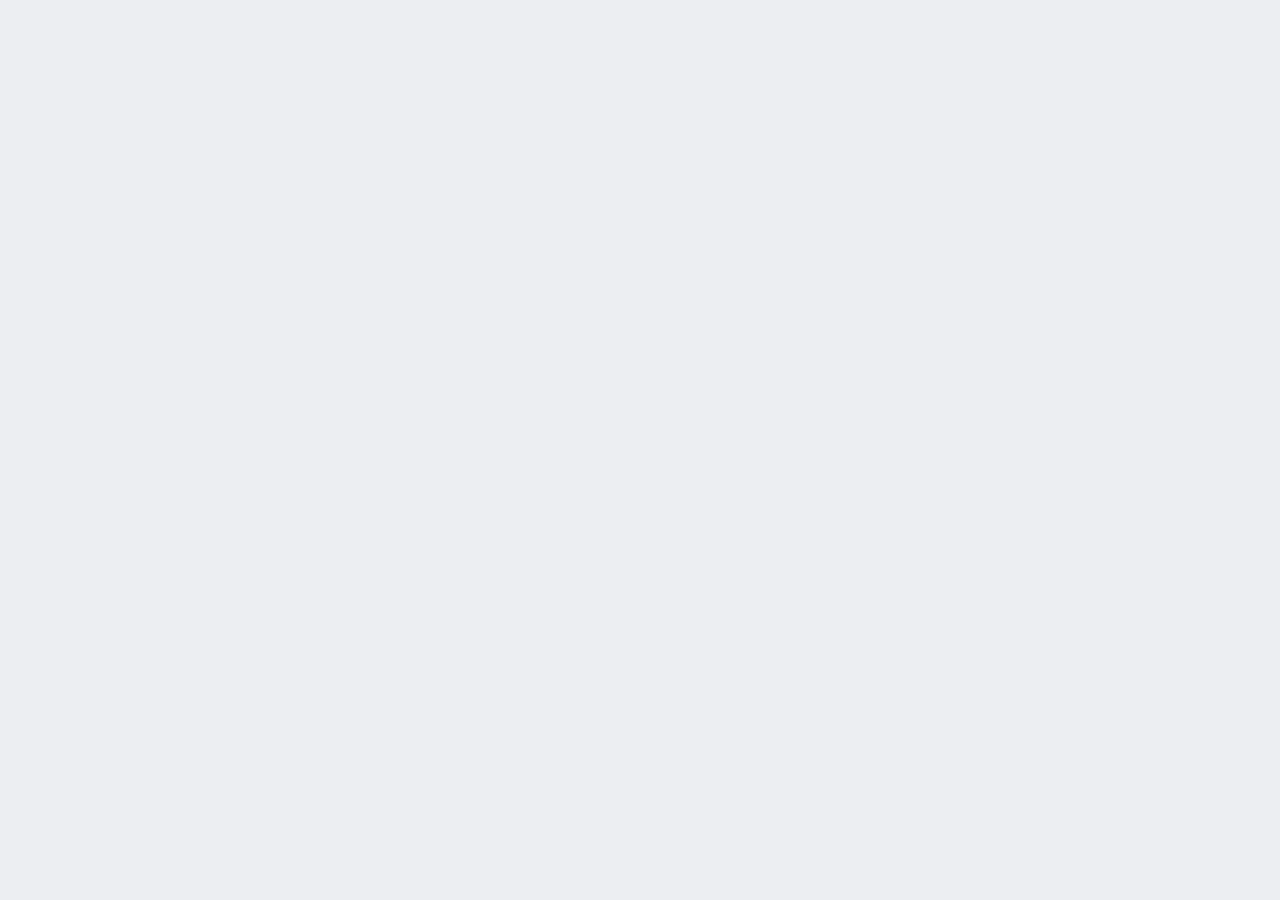
==== commit 6e22661e: "feat(admin): complete admin block with dashboard, batch save, per-day labels, accessory notes and mo" ====
--- a/admin.html
+++ b/admin.html
@@ -8,7 +8,7 @@
   <link rel="stylesheet" href="./css/global.css">
   <link rel="stylesheet" href="./css/admin.css">
 </head>
-<body>
+<body style="visibility: hidden;">
   <div id="toast-container" class="toast-container" aria-live="polite"></div>
 
   <header class="topbar">
@@ -191,9 +191,13 @@
           </div>
 
           <div class="days-workspace">
-            <div class="day-tabs-bar" id="day-tabs-container"></div>
-
-            <!-- Campo para descrever o grupamento muscular do dia selecionado -->
+            <div class="day-tabs-header">
+              <div class="day-tabs-bar" id="day-tabs-container"></div>
+              <button type="button" id="save-workout-batch-btn" class="btn-dark btn-sm save-plan-batch-btn" disabled>
+                Salvar Ficha
+              </button>
+            </div>
+
             <div class="division-label-bar" id="division-label-bar" style="display: none;">
               <label for="day-division-label" id="day-division-label-title">Grupamento do Treino A:</label>
               <input type="text" id="day-division-label" placeholder="Ex: Peito e Tríceps, Costas e Bíceps, Inferiores...">
@@ -277,7 +281,7 @@
       </section>
 
       <!-- ================================================================
-           ABA 04: APARELHOS (CHECKBOX DE ACESSÓRIO + BUSCA POR GRUPO)
+           ABA 04: APARELHOS
            ================================================================ -->
       <section id="tab-aparelhos" class="tab-panel">
         <div class="content-header">
@@ -457,15 +461,6 @@
   </div>
 
   <script>
-    document.querySelectorAll('.side-btn').forEach(btn => {
-      btn.addEventListener('click', () => {
-        document.querySelectorAll('.side-btn').forEach(b => b.classList.remove('active'));
-        document.querySelectorAll('.tab-panel').forEach(p => p.classList.remove('active'));
-        btn.classList.add('active');
-        document.getElementById(btn.dataset.tab)?.classList.add('active');
-      });
-    });
-
     document.querySelectorAll('.lib-tab-btn').forEach(btn => {
       btn.addEventListener('click', () => {
         document.querySelectorAll('.lib-tab-btn').forEach(b => b.classList.remove('active'));
@@ -475,12 +470,6 @@
         if (target) target.style.display = 'block';
       });
     });
-
-    document.getElementById('logout-btn')?.addEventListener('click', () => {
-      localStorage.clear();
-      sessionStorage.clear();
-      window.location.href = './index.html';
-    });
   </script>
   <script type="module" src="./js/admin.js"></script>
 </body>
--- a/css/admin.css
+++ b/css/admin.css
@@ -883,4 +883,264 @@
 .muscle-group-search-bar input[type="search"] {
   height: 36px;
   font-size: 0.82rem;
+}
+
+/* ==========================================================================
+   BARRA DE ABAS DOS TREINOS + BOTÃO SALVAR FICHA EM LOTE
+   ========================================================================== */
+.day-tabs-header {
+  display: flex;
+  align-items: center;
+  justify-content: space-between;
+  gap: 12px;
+  flex-wrap: wrap;
+  margin-bottom: 14px;
+  padding-bottom: 12px;
+  border-bottom: 1px solid var(--border-light);
+}
+
+.day-tabs-header .day-tabs-bar {
+  margin-bottom: 0;
+  padding-bottom: 0;
+  border-bottom: none;
+  flex: 1;
+}
+
+.save-plan-batch-btn {
+  white-space: nowrap;
+  transition: all 0.2s ease;
+}
+
+.save-plan-batch-btn.has-changes {
+  background-color: var(--red-techgym);
+  color: #FFFFFF;
+  border-color: var(--red-techgym);
+  box-shadow: 0 4px 12px rgba(214, 36, 42, 0.28);
+}
+
+.save-plan-batch-btn:disabled {
+  opacity: 0.55;
+  cursor: not-allowed;
+  box-shadow: none;
+}
+
+/* ==========================================================================
+   RESPONSIVIDADE MOBILE COMPLETA — PAINEL ADMIN (TABLET E SMARTPHONE)
+   ========================================================================== */
+@media (max-width: 960px) {
+  .dashboard-shell {
+    grid-template-columns: 1fr;
+    gap: 16px;
+    padding: 16px;
+  }
+
+  /* Menu flutuante vira barra horizontal deslizável no topo */
+  .nav-card {
+    position: static;
+    padding: 12px;
+    border-radius: 16px;
+  }
+
+  .nav-section-title {
+    display: none;
+  }
+
+  .nav-buttons {
+    flex-direction: row;
+    overflow-x: auto;
+    gap: 8px;
+    padding-bottom: 4px;
+    -webkit-overflow-scrolling: touch;
+    scrollbar-width: none;
+  }
+
+  .nav-buttons::-webkit-scrollbar {
+    display: none;
+  }
+
+  .side-btn {
+    flex: 0 0 auto;
+    min-width: 148px;
+    padding: 10px 12px;
+  }
+
+  .side-btn-text small {
+    display: none;
+  }
+
+  /* Aba 02: Construtor de Fichas empilhado */
+  .plan-context-bar {
+    grid-template-columns: 1fr;
+    gap: 12px;
+  }
+
+  .plan-context-bar button {
+    width: 100%;
+  }
+
+  .workout-builder-v2 {
+    grid-template-columns: 1fr;
+    gap: 16px;
+  }
+
+  .library-box {
+    position: static;
+  }
+
+  /* Formulários de 4 colunas viram 2 colunas no tablet */
+  .builder-grid-4 {
+    grid-template-columns: repeat(2, 1fr);
+    gap: 12px;
+  }
+}
+
+@media (max-width: 640px) {
+  .topbar {
+    padding: 10px 14px;
+  }
+
+  .brand-svg-icon {
+    width: 34px;
+    height: 34px;
+  }
+
+  .brand-svg-text strong {
+    font-size: 1.15rem;
+  }
+
+  .env-badge {
+    display: none;
+  }
+
+  .content-card {
+    padding: 18px 14px;
+    border-radius: 16px;
+  }
+
+  .content-header h2 {
+    font-size: 1.32rem;
+  }
+
+  /* Formulários em coluna única no celular */
+  .builder-grid-4 {
+    grid-template-columns: 1fr;
+  }
+
+  .builder-footer button {
+    width: 100%;
+  }
+
+  /* Barra de busca e título das tabelas empilhados */
+  .table-toolbar {
+    flex-direction: column;
+    align-items: stretch;
+    gap: 10px;
+  }
+
+  .table-toolbar input[type="search"] {
+    width: 100%;
+    max-width: none;
+  }
+
+  /* Tabelas com rolagem lateral suave e botões compactos */
+  .table-wrapper {
+    overflow-x: auto;
+    -webkit-overflow-scrolling: touch;
+  }
+
+  .table-wrapper table {
+    min-width: 540px;
+  }
+
+  .actions-cell {
+    white-space: nowrap;
+  }
+
+  /* Linha de edição de exercício na Aba 02 organizada em grade 2x2 */
+  .day-tabs-header {
+    flex-direction: column;
+    align-items: stretch;
+  }
+
+  .day-tabs-bar {
+    overflow-x: auto;
+    flex-wrap: nowrap;
+    padding-bottom: 4px;
+  }
+
+  .day-tab {
+    white-space: nowrap;
+    flex-shrink: 0;
+  }
+
+  .save-plan-batch-btn {
+    width: 100%;
+    height: 40px;
+  }
+
+  .division-label-bar {
+    flex-direction: column;
+    align-items: stretch;
+    gap: 8px;
+  }
+
+  .division-label-bar input {
+    width: 100%;
+    min-width: 0;
+  }
+
+  .plan-edit-row {
+    grid-template-columns: repeat(3, 1fr);
+    gap: 10px;
+    padding: 14px 12px;
+    position: relative;
+  }
+
+  /* Nome do aparelho ocupa a linha inteira no topo do card */
+  .plan-edit-row .ex-name-col {
+    grid-column: 1 / -1;
+    padding-right: 36px;
+  }
+
+  /* Campo de observação ocupa a linha inteira na base */
+  .plan-edit-row > div:nth-child(5) {
+    grid-column: 1 / -1;
+  }
+
+  /* Botão remover (X) fixado no canto superior direito do card */
+  .plan-edit-row > button.btn-danger {
+    position: absolute;
+    top: 12px;
+    right: 12px;
+    width: 30px;
+    height: 30px;
+    padding: 0;
+  }
+
+  /* Modais e notificações toast ajustados para tela estreita */
+  .admin-modal-card {
+    width: calc(100% - 24px);
+    padding: 18px 16px;
+    margin: 12px;
+  }
+
+  .admin-modal-actions {
+    flex-direction: column-reverse;
+  }
+
+  .admin-modal-actions button {
+    width: 100%;
+  }
+
+  .toast-container {
+    left: 12px;
+    right: 12px;
+    bottom: 12px;
+    top: auto;
+    max-width: none;
+  }
+
+  .techgym-toast {
+    width: 100%;
+  }
 }
